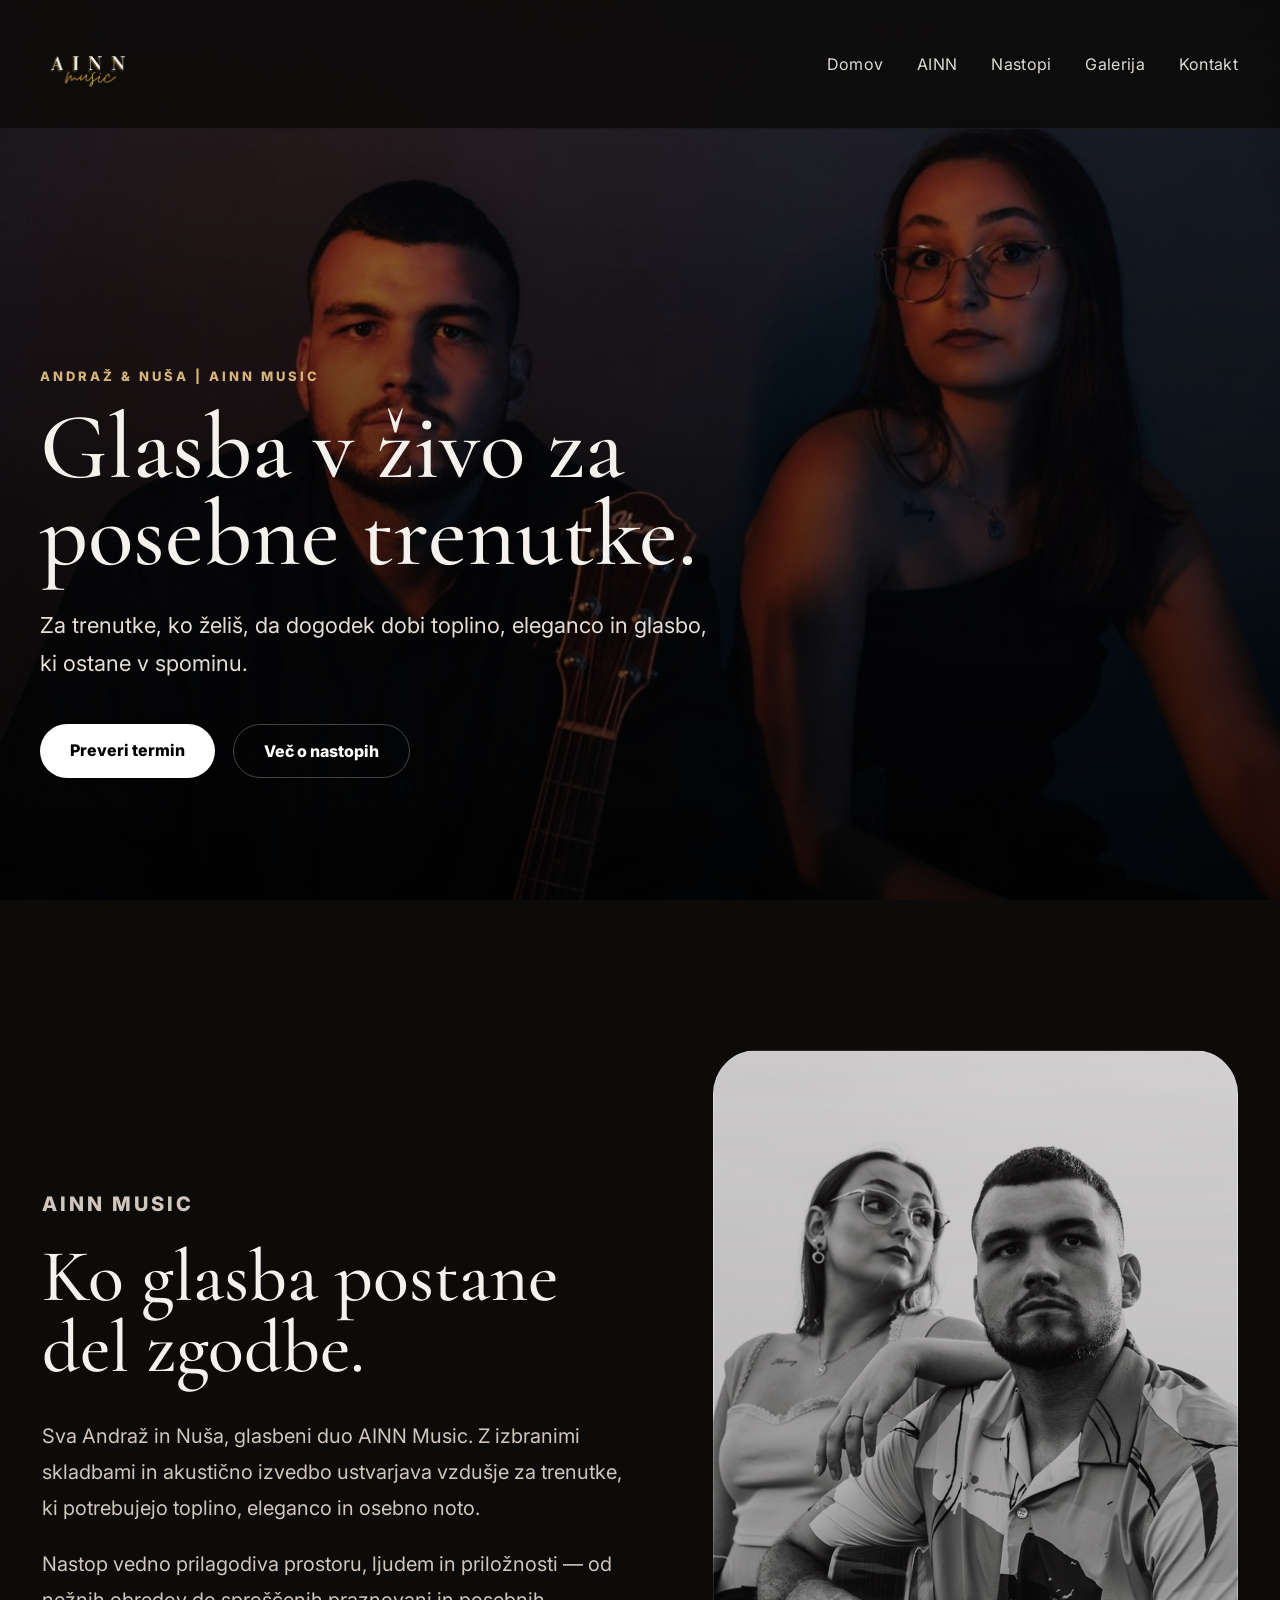
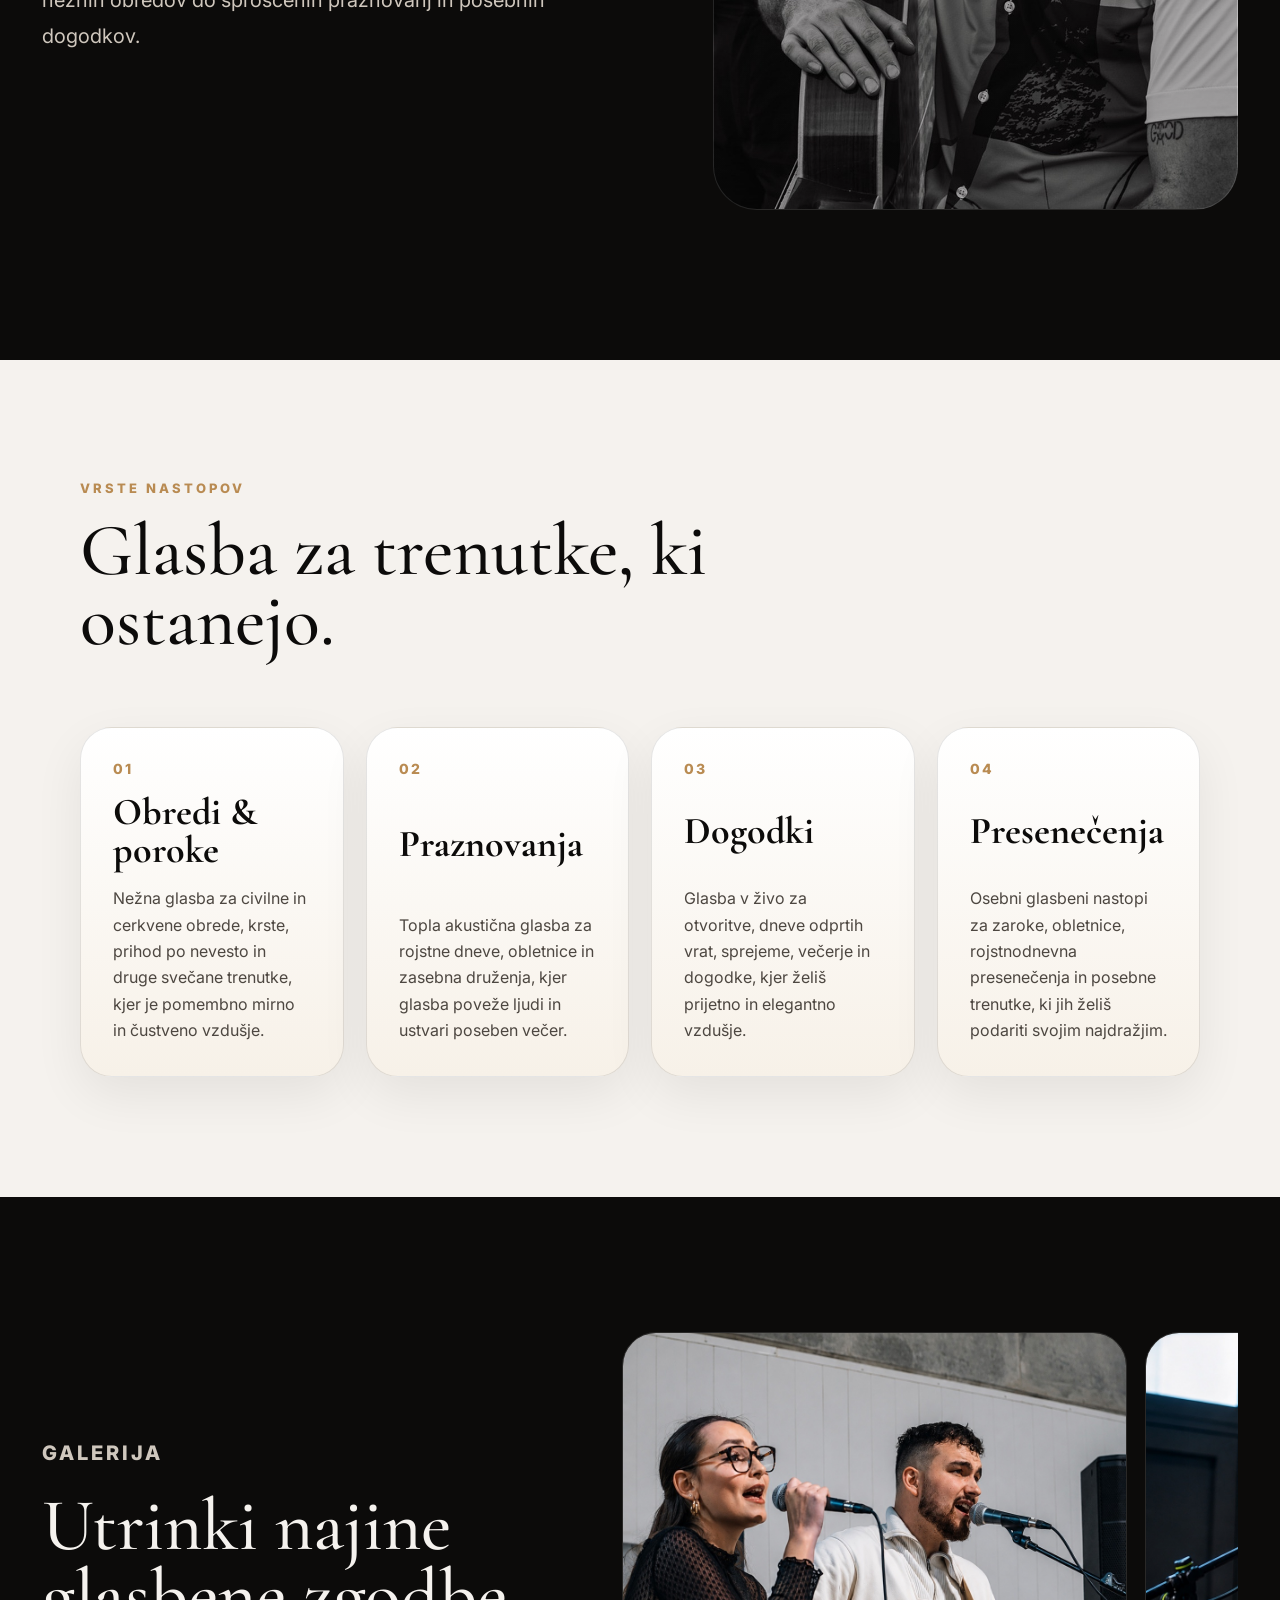
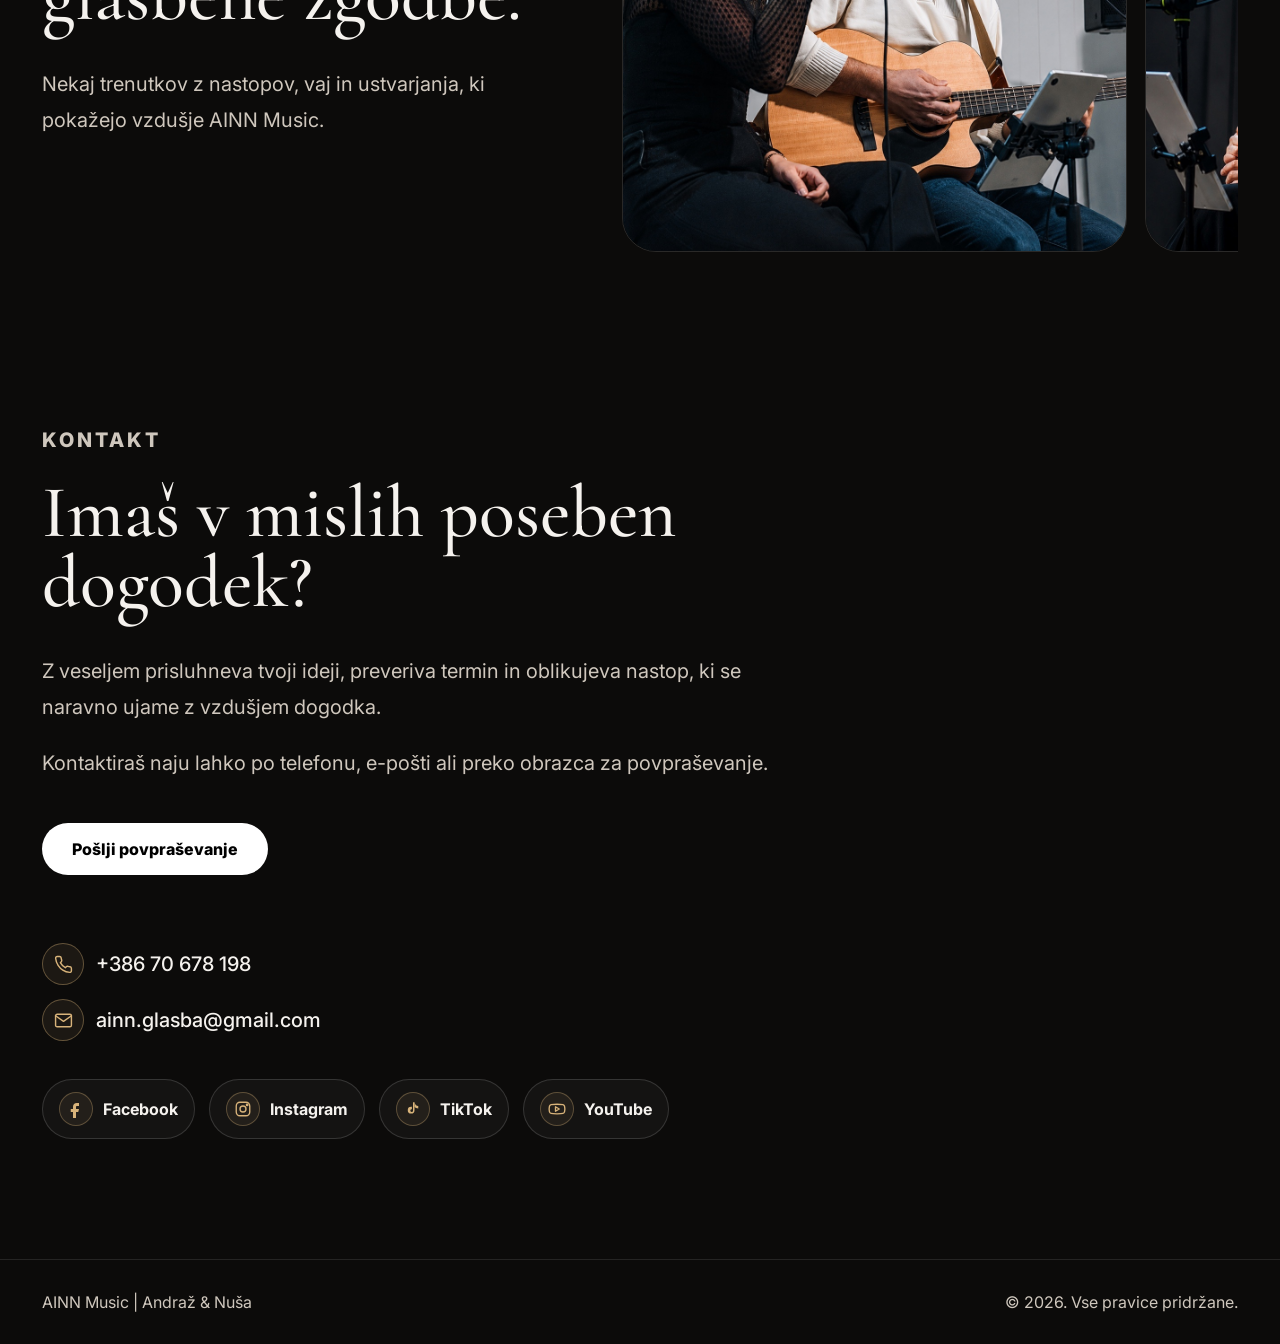
==== index.html @ 5f702252 "updejt social icons and contact html+css" ====
<!DOCTYPE html>
<html lang="sl">
<head>
  <meta charset="UTF-8">
  <meta name="viewport" content="width=device-width, initial-scale=1.0">
  <title>AINN Music | Andraž & Nuša</title>

  <link rel="stylesheet" href="style.css">

  <link rel="preconnect" href="https://fonts.googleapis.com">
  <link rel="preconnect" href="https://fonts.gstatic.com" crossorigin>
  <link href="https://fonts.googleapis.com/css2?family=Cormorant+Garamond:wght@400;500;600&family=Inter:wght@400;500;600;700;800&display=swap" rel="stylesheet">
</head>

<body>

  <header class="hero" id="domov" data-theme="dark">

    <nav class="navbar">
      <a href="#domov" class="brand">
        <img id="site-logo" src="images/logo-light.png" alt="AINN Music logo">
      </a>

      <div class="nav-links">
        <a href="#domov">Domov</a>
        <a href="#ainn">AINN</a>
        <a href="#nastopi">Nastopi</a>
        <a href="#galerija">Galerija</a>
        <a href="#kontakt">Kontakt</a>
      </div>

      <button class="menu-toggle" id="menu-toggle" aria-label="Odpri meni">
        <span></span>
        <span></span>
      </button>
    </nav>

    <div class="mobile-menu" id="mobile-menu">
      <a href="#domov">Domov</a>
      <a href="#ainn">AINN</a>
      <a href="#nastopi">Nastopi</a>
      <a href="#galerija">Galerija</a>
      <a href="#kontakt">Kontakt</a>
    </div>

    <div class="hero-content">
      <p class="hero-small">Andraž & Nuša | AINN Music</p>

      <h1>Glasba v živo za posebne trenutke.</h1>

      <p class="hero-text">
        Za trenutke, ko želiš, da dogodek dobi toplino, eleganco in glasbo,
        ki ostane v spominu.
      </p>

      <div class="hero-buttons">
        <a href="booking.html" class="primary-btn">Preveri termin</a>
        <a href="#nastopi" class="secondary-btn">Več o nastopih</a>
      </div>
    </div>

  </header>

  <section class="about-section" id="ainn" data-theme="dark">

    <div class="about-text">
      <p class="section-label">AINN Music</p>

      <h2>Ko glasba postane del zgodbe.</h2>

      <p>
        Sva Andraž in Nuša, glasbeni duo AINN Music. Z izbranimi skladbami
        in akustično izvedbo ustvarjava vzdušje za trenutke, ki potrebujejo
        toplino, eleganco in osebno noto.
      </p>

      <p>
        Nastop vedno prilagodiva prostoru, ljudem in priložnosti — od nežnih
        obredov do sproščenih praznovanj in posebnih dogodkov.
      </p>
    </div>

    <div class="about-card"></div>

  </section>

  <section class="performances-section" id="nastopi" data-theme="light">

    <div class="performances-heading">
      <p class="section-label">Vrste nastopov</p>
      <h2>Glasba za trenutke, ki ostanejo.</h2>
    </div>

    <div class="performance-grid">

      <article class="performance-item">
        <span>01</span>
        <h3>Obredi & poroke</h3>
        <p>
          Nežna glasba za civilne in cerkvene obrede, krste, prihod po nevesto
          in druge svečane trenutke, kjer je pomembno mirno in čustveno vzdušje.
        </p>
      </article>

      <article class="performance-item">
        <span>02</span>
        <h3>Praznovanja</h3>
        <p>
          Topla akustična glasba za rojstne dneve, obletnice in zasebna druženja,
          kjer glasba poveže ljudi in ustvari poseben večer.
        </p>
      </article>

      <article class="performance-item">
        <span>03</span>
        <h3>Dogodki</h3>
        <p>
          Glasba v živo za otvoritve, dneve odprtih vrat, sprejeme, večerje
          in dogodke, kjer želiš prijetno in elegantno vzdušje.
        </p>
      </article>

      <article class="performance-item">
        <span>04</span>
        <h3>Presenečenja</h3>
        <p>
          Osebni glasbeni nastopi za zaroke, obletnice, rojstnodnevna presenečenja
          in posebne trenutke, ki jih želiš podariti svojim najdražjim.
        </p>
      </article>

    </div>

  </section>

  <section class="gallery-section" id="galerija" data-theme="dark">

    <div class="gallery-text">
      <p class="section-label">Galerija</p>

      <h2>Utrinki najine glasbene zgodbe.</h2>

      <p>
        Nekaj trenutkov z nastopov, vaj in ustvarjanja, ki pokažejo vzdušje AINN Music.
      </p>
    </div>

    <div class="gallery-slider">
      <img src="images/ainn-galerija-1.JPG" alt="AINN Music nastop">
      <img src="images/ainn-galerija-2.JPG" alt="AINN Music nastop">
      <img src="images/ainn-galerija-3.JPG" alt="AINN Music nastop">
      <img src="images/ainn-galerija-4.JPG" alt="AINN Music nastop">
      <img src="images/ainn-galerija-5.JPG" alt="AINN Music nastop">
      <img src="images/ainn-galerija-6.JPG" alt="AINN Music nastop">
      <img src="images/ainn-galerija-7.JPG" alt="AINN Music nastop">
      <img src="images/ainn-galerija-8.JPG" alt="AINN Music nastop">
    </div>

  </section>

  <section class="contact-section" id="kontakt" data-theme="dark">

    <div class="contact-content">

      <p class="section-label">Kontakt</p>

      <h2>Imaš v mislih poseben dogodek?</h2>

      <p class="contact-text">
        Z veseljem prisluhneva tvoji ideji, preveriva termin in oblikujeva nastop,
        ki se naravno ujame z vzdušjem dogodka.
      </p>

      <p class="contact-text">
        Kontaktiraš naju lahko po telefonu, e-pošti ali preko obrazca za povpraševanje.
      </p>

      <a href="booking.html" class="primary-btn">
        Pošlji povpraševanje
      </a>

    <div class="contact-details">

  <a href="tel:+38670678198" class="contact-link">
    <span class="contact-icon" aria-hidden="true">
      <svg viewBox="0 0 24 24">
        <path d="M22 16.92v3a2 2 0 0 1-2.18 2A19.8 19.8 0 0 1 11.19 19a19.5 19.5 0 0 1-6-6A19.8 19.8 0 0 1 2.08 4.18 2 2 0 0 1 4.06 2h3a2 2 0 0 1 2 1.72c.12.9.33 1.78.63 2.62a2 2 0 0 1-.45 2.11L8 9.7a16 16 0 0 0 6.3 6.3l1.25-1.24a2 2 0 0 1 2.11-.45c.84.3 1.72.51 2.62.63A2 2 0 0 1 22 16.92Z"></path>
      </svg>
    </span>
    <span>+386 70 678 198</span>
  </a>

  <a href="mailto:ainn.glasba@gmail.com" class="contact-link">
    <span class="contact-icon" aria-hidden="true">
      <svg viewBox="0 0 24 24">
        <path d="M4 4h16a2 2 0 0 1 2 2v12a2 2 0 0 1-2 2H4a2 2 0 0 1-2-2V6a2 2 0 0 1 2-2Z"></path>
        <path d="m22 6-10 7L2 6"></path>
      </svg>
    </span>
    <span>ainn.glasba@gmail.com</span>
  </a>

</div>

<div class="social-links">

  <a href="https://www.facebook.com/people/AINN-Music/61551201201368/" target="_blank" class="social-link" aria-label="Facebook">
    <span class="social-thumb" aria-hidden="true">
      <svg viewBox="0 0 24 24">
        <path d="M14 8h2V4h-3c-3 0-5 2-5 5v3H5v4h3v8h4v-8h3l1-4h-4V9c0-.6.4-1 1-1h1Z"></path>
      </svg>
    </span>
    <span>Facebook</span>
  </a>

  <a href="https://www.instagram.com/ainn.music/" target="_blank" class="social-link" aria-label="Instagram">
    <span class="social-thumb" aria-hidden="true">
      <svg viewBox="0 0 24 24">
        <rect x="3" y="3" width="18" height="18" rx="5"></rect>
        <circle cx="12" cy="12" r="4"></circle>
        <circle cx="17.5" cy="6.5" r="1"></circle>
      </svg>
    </span>
    <span>Instagram</span>
  </a>

  <a href="https://www.tiktok.com/@ainn.music" target="_blank" class="social-link" aria-label="TikTok">
    <span class="social-thumb" aria-hidden="true">
      <svg viewBox="0 0 24 24">
        <path d="M14 3v10.5a4.5 4.5 0 1 1-4.5-4.5c.35 0 .69.04 1 .12v3.3a1.8 1.8 0 1 0 1.5 1.78V3h2Z"></path>
        <path d="M14 3c.6 3 2.4 4.8 5 5v3.2c-2.1-.1-3.8-.8-5-2"></path>
      </svg>
    </span>
    <span>TikTok</span>
  </a>

  <a href="#" target="_blank" class="social-link" aria-label="YouTube">
    <span class="social-thumb" aria-hidden="true">
      <svg viewBox="0 0 24 24">
        <path d="M22 8.2a3 3 0 0 0-2.1-2.1C18 5.6 12 5.6 12 5.6s-6 0-7.9.5A3 3 0 0 0 2 8.2 31 31 0 0 0 1.5 12a31 31 0 0 0 .5 3.8 3 3 0 0 0 2.1 2.1c1.9.5 7.9.5 7.9.5s6 0 7.9-.5a3 3 0 0 0 2.1-2.1 31 31 0 0 0 .5-3.8 31 31 0 0 0-.5-3.8Z"></path>
        <path d="m10 15 5-3-5-3v6Z"></path>
      </svg>
    </span>
    <span>YouTube</span>
  </a>

</div>

  </section>

  <footer class="footer" data-theme="dark">
    <p>AINN Music | Andraž & Nuša</p>
    <p>© 2026. Vse pravice pridržane.</p>
  </footer>

  <script src="script.js"></script>
</body>
</html>
---- style.css ----
@font-face{
    font-family:"Cyrillic Bodoni";
    src:url("fonts/CyrillicBodoni.ttf") format("truetype");
    font-weight:400;
    font-style:normal;
}

*{
  margin:0;
  padding:0;
  box-sizing:border-box;
}

html{
  scroll-behavior:smooth;
}

body{
  background:#0c0b0a;
  color:#f5f2ee;
  font-family:'Inter', sans-serif;
  overflow-x:hidden;
}

/* HERO */

.hero{
  position:relative;
  min-height:100vh;
  padding:40px;
  background:
    linear-gradient(rgba(0,0,0,.28), rgba(0,0,0,.78)),
    url("images/ainn-hero.JPG");
  background-size:cover;
  background-position:center 35%;
  display:flex;
  flex-direction:column;
}

/* NAVBAR */

.navbar{
  position:fixed;
  top:0;
  left:0;
  width:100%;
  z-index:1000;
  padding:16px 42px;
  display:flex;
  justify-content:space-between;
  align-items:center;
  background:rgba(12,11,10,.88);
  border-bottom:1px solid rgba(255,255,255,.06);
  transition:.3s ease;
}

.navbar.light{
  background:rgba(245,242,238,.96);
  border-bottom:1px solid rgba(0,0,0,.08);
}

.brand img{
  height:96px;
  width:auto;
  display:block;
  transition:.25s ease;
}

.nav-links{
  display:flex;
  align-items:center;
  gap:34px;
}

.nav-links a{
  text-decoration:none;
  color:#f5f1eb;
  font-size:1rem;
  font-weight:400;
  letter-spacing:.3px;
  font-family:'Inter', sans-serif;
  transition:.3s ease;
  opacity:.9;
}

.nav-links a:hover{
  opacity:1;
  color:#d6a663;
}

.navbar.light .nav-links a{
  color:#0c0b0a;
}

.navbar.light .nav-links a:hover{
  color:#b98b52;
}

/* MOBILE MENU BUTTON */

.menu-toggle{
  display:none;
  width:58px;
  height:58px;
  border:1px solid rgba(255,255,255,.22);
  border-radius:999px;
  background:rgba(255,255,255,.06);
  align-items:center;
  justify-content:center;
  flex-direction:column;
  gap:7px;
  cursor:pointer;
}

.menu-toggle span{
  width:23px;
  height:2px;
  background:white;
  border-radius:999px;
}

.navbar.light .menu-toggle{
  border-color:rgba(0,0,0,.18);
  background:rgba(0,0,0,.04);
}

.navbar.light .menu-toggle span{
  background:#0c0b0a;
}

.mobile-menu{
  position:fixed;
  top:104px;
  right:24px;
  z-index:999;
  display:none;
  flex-direction:column;
  gap:8px;
  padding:18px;
  min-width:230px;
  border-radius:24px;
  background:rgba(12,11,10,.95);
  border:1px solid rgba(255,255,255,.14);
}

.mobile-menu.active{
  display:flex;
}

.mobile-menu a{
  color:white;
  text-decoration:none;
  font-family:'Inter', sans-serif;
  font-weight:600;
  padding:11px 12px;
}

/* HERO CONTENT */

.hero-content{
  max-width:900px;
  margin-top:auto;
  margin-bottom:82px;
  padding-top:150px;
  position:relative;
  z-index:2;
}

.hero-small,
.section-label{
  color:#d8b37a;
  text-transform:uppercase;
  letter-spacing:3px;
  font-size:13px;
  margin-bottom:20px;
  font-weight:800;
}

h1{
  font-family:'Cormorant Garamond', serif;
  font-size:94px;
  line-height:.92;
  font-weight:500;
  margin-bottom:30px;
}

.hero-text{
  font-size:22px;
  color:#e5ded7;
  max-width:670px;
  line-height:1.7;
  margin-bottom:42px;
}

.hero-buttons{
  display:flex;
  gap:18px;
}

.primary-btn,
.secondary-btn{
  padding:16px 30px;
  border-radius:999px;
  text-decoration:none;
  font-family:'Inter', sans-serif;
  font-weight:800;
  transition:.3s;
}

.primary-btn{
  background:white;
  color:black;
}

.secondary-btn{
  border:1px solid rgba(255,255,255,.25);
  color:white;
}

.primary-btn:hover,
.secondary-btn:hover{
  transform:translateY(-3px);
}

/* ABOUT */

.about-section{
  min-height:100vh;
  padding:150px 42px;
  max-width:1500px;
  margin:0 auto;
  display:grid;
  grid-template-columns:1.05fr .95fr;
  gap:90px;
  align-items:center;
  background:#0c0b0a;
}

.about-card{
    min-height:760px;
    border:1px solid rgba(255,255,255,.12);
    border-radius:44px;

    background:
    linear-gradient(rgba(0,0,0,.06), rgba(0,0,0,.18)),
    url("images/ainn-about-desktop.JPG");

    background-size:cover;
    background-repeat:no-repeat;
    background-position:center;

    overflow:hidden;
}
/* TYPOGRAPHY SECTIONS */

.about-text h2,
.performances-heading h2,
.gallery-text h2,
.contact-content h2{
  font-family:'Cormorant Garamond', serif;
  font-size:74px;
  line-height:.95;
  font-weight:500;
  margin-bottom:35px;
  max-width:720px;
  position:relative;
  z-index:2;
}

.about-text p,
.gallery-text p,
.contact-content p{
  color:#cfc7bd;
  font-size:20px;
  line-height:1.8;
  max-width:730px;
  margin-bottom:20px;
}

/* PERFORMANCES */

.performances-section{
  padding:120px 42px;
  background:#f5f2ee;
  color:#0c0b0a;
}

.performances-section .section-label{
  color:#b98b52;
}

.performances-heading{
  max-width:1120px;
  margin:0 auto 70px auto;
}

.performances-heading h2{
  max-width:880px;
}

.performance-grid{
  max-width:1120px;
  margin:0 auto;
  display:grid;
  grid-template-columns:repeat(4,1fr);
  gap:22px;
}

.performance-item{
  min-height:350px;
  padding:32px;
  border-radius:32px;
  border:1px solid rgba(0,0,0,.10);
  background:linear-gradient(180deg,#fff,#f7f1e8);
  box-shadow:0 18px 50px rgba(0,0,0,.07);
  display:flex;
  flex-direction:column;
  justify-content:space-between;
}

.performance-item span{
  color:#b98b52;
  font-size:14px;
  letter-spacing:2px;
  font-weight:800;
}

.performance-item h3{
  font-family:'Cormorant Garamond', serif;
  font-size:38px;
  line-height:1;
}

.performance-item p{
  color:#4d4741;
  font-size:16px;
  line-height:1.65;
}

/* GALLERY */

.gallery-section{
  position:relative;
  padding:135px 42px;
  background:#0c0b0a;
  display:grid;
  grid-template-columns:.9fr 1.1fr;
  gap:76px;
  align-items:center;
  max-width:1500px;
  margin:0 auto;
}

.gallery-slider{
  display:flex;
  gap:18px;
  overflow-x:auto;
  scroll-snap-type:x mandatory;
  -webkit-overflow-scrolling:touch;
  padding-bottom:10px;
}

.gallery-slider::-webkit-scrollbar{
  display:none;
}

.gallery-slider img{
  min-width:82%;
  height:520px;
  object-fit:cover;
  border-radius:34px;
  scroll-snap-align:center;
  border:1px solid rgba(255,255,255,.12);
}

/* GALLERY ARROWS */

.gallery-nav-btn{
  position:fixed;
  z-index:2000;
  width:46px;
  height:46px;
  border-radius:999px;
  border:1px solid rgba(255,255,255,.18);
  background:rgba(12,11,10,.72);
  color:white;
  font-size:34px;
  line-height:1;
  cursor:pointer;
  backdrop-filter:blur(10px);
  display:flex;
  align-items:center;
  justify-content:center;
  padding:0;
}

.gallery-nav-btn:hover{
  background:rgba(255,255,255,.12);
}

.gallery-swipe-hint{
  display:none;
}

/* CONTACT */

.contact-section{
  padding:120px 42px;
  background:#0c0b0a;
}

.contact-content{
  max-width:850px;
  margin:0 auto;
}

.contact-form{
  display:grid;
  gap:14px;
  margin-top:34px;
}

input,
textarea{
  width:100%;
  padding:17px;
  border-radius:16px;
  border:1px solid rgba(255,255,255,.14);
  background:#161310;
  color:white;
  font-size:16px;
  font-family:'Inter', sans-serif;
}

textarea{
  min-height:145px;
  resize:vertical;
}

button{
  padding:17px;
  border-radius:999px;
  border:none;
  background:#d8b37a;
  color:#0c0b0a;
  font-size:16px;
  font-weight:800;
  cursor:pointer;
}

.footer{
  padding:32px 42px;
  border-top:1px solid rgba(255,255,255,.1);
  display:flex;
  justify-content:space-between;
  color:#cfc7bd;
  background:#0c0b0a;
}

/* TABLET */

@media(max-width:1200px){
  .performance-grid{
    grid-template-columns:repeat(2,1fr);
  }
}

/* MOBILE */

@media(max-width:900px){

  .navbar{
    padding:16px 28px;
  }

  .brand img{
    height:82px;
  }

  .nav-links{
    display:none;
  }

  .menu-toggle{
    display:flex;
  }

  .mobile-menu{
    top:108px;
    right:28px;
  }

  .hero{
    min-height:100vh;
    padding:28px;
    background-image:
    linear-gradient(rgba(0,0,0,.08), rgba(0,0,0,.45)),
      url("images/ainn-hero.JPG");
    background-size:contain;
    background-repeat:no-repeat;
    background-position:center 115px;
    background-color:#0c0b0a;
  }

  .hero-content{
    max-width:100%;
    margin-bottom:34px;
    padding-top:125px;
  }

  .hero-small{
    font-size:11px;
    letter-spacing:2.4px;
    max-width:340px;
  }

  h1{
    font-size:38px;
    line-height:.96;
    max-width:350px;
  }

  .hero-text{
    font-size:16px;
    line-height:1.55;
    max-width:340px;
    margin-bottom:28px;
  }

  .hero-buttons{
    flex-direction:column;
    gap:12px;
  }

  .primary-btn,
  .secondary-btn{
    width:100%;
    max-width:340px;
    text-align:center;
    padding:14px 20px;
  }

  .about-section{
    display:block;
    position:relative;
    min-height:100vh;
    padding:115px 28px 90px 28px;
    background-image:
      linear-gradient(rgba(0,0,0,.72), rgba(0,0,0,.92)),
      url("images/ainn-about.JPG");
    background-size:contain;
    background-repeat:no-repeat;
    background-position:center 120px;
    background-color:#0c0b0a;
  }

  .about-text{
    max-width:100%;
    position:relative;
    z-index:2;
  }

  .about-card{
    display:none;
  }

  .about-text h2,
  .gallery-text h2,
  .contact-content h2,
  .performances-heading h2{
    font-size:40px;
    line-height:1;
  }

  .about-text p,
  .gallery-text p,
  .contact-content p{
    font-size:16px;
    line-height:1.65;
  }

  .performances-section,
  .contact-section{
    padding:90px 28px;
  }

  .performance-grid{
    grid-template-columns:1fr;
  }

  .performance-item{
    min-height:260px;
    padding:30px;
  }

  .gallery-section{
    display:block;
    padding:90px 28px;
  }

  .gallery-text h2{
    max-width:360px;
  }

  .gallery-slider{
    margin-top:34px;
  }

  .gallery-slider img{
    min-width:88%;
    height:auto;
    aspect-ratio:4/5;
    object-fit:cover;
    border-radius:30px;
  }

  .gallery-nav-btn{
    display:none !important;
  }

  .gallery-swipe-hint{
    display:flex;
    position:absolute;
    right:28px;
    bottom:58px;
    z-index:30;
    align-items:center;
    gap:8px;
    padding:9px 14px;
    border-radius:999px;
    background:rgba(255,255,255,.08);
    border:1px solid rgba(255,255,255,.14);
    color:#f5f2ee;
    font-size:13px;
    font-weight:600;
    backdrop-filter:blur(10px);
    transition:.3s ease;
  }

  .gallery-swipe-hint.hide{
    opacity:0;
    pointer-events:none;
  }

  .footer{
    flex-direction:column;
    gap:10px;
    padding:28px;
  }
}


@media (max-width:768px){

  .about-section{
    width:100vw !important;
    max-width:none !important;
    margin-left:calc(50% - 50vw) !important;
    margin-right:calc(50% - 50vw) !important;

    min-height:100vh !important;
    padding:0 !important;

    display:grid !important;
    grid-template-columns:1fr !important;
    position:relative !important;
    overflow:hidden !important;
  }

 .about-card{
    position:absolute !important;
    inset:0 !important;

    width:100% !important;
    height:100% !important;

    background:
      linear-gradient(rgba(0,0,0,.68), rgba(0,0,0,.68)),
      url("images/ainn-about-mobile.JPG");

    background-size:cover !important;
    background-position:center !important;
    background-repeat:no-repeat !important;

    z-index:0 !important;
}

  .about-text{
    position:relative !important;
    z-index:2 !important;

    padding:95px 28px 70px !important;
    max-width:none !important;
  }

  .about-text h2{
    font-size:42px !important;
    line-height:1.05 !important;
    max-width:360px !important;
  }

  .about-text p{
    font-size:17px !important;
    line-height:1.65 !important;
    max-width:350px !important;
  }
}

@media (max-width:768px){

  .about-section{
    width:100vw !important;
    max-width:none !important;
    margin-left:calc(50% - 50vw) !important;
    margin-right:calc(50% - 50vw) !important;
 

    min-height:100vh !important;
    padding:55px 28px 70px 28px !important;

    display:block !important;
    position:relative !important;
    overflow:hidden !important;

    background:
      linear-gradient(rgba(0,0,0,.68), rgba(0,0,0,.82)),
      url("images/ainn-about-mobile.JPG") !important;

    background-size:cover !important;
    background-position:center center !important;
    background-repeat:no-repeat !important;
  }

  .about-card{
    display:none !important;
  }

  .about-text{
    position:relative !important;
    z-index:2 !important;
    max-width:100% !important;
    padding:0 !important;
  }

  .about-text h2{
    font-size:42px !important;
    line-height:1.05 !important;
    max-width:360px !important;
  }

  .about-text p{
    font-size:17px !important;
    line-height:1.65 !important;
    max-width:350px !important;
  }
}

.booking-page{
  min-height:100vh;
  background:#0c0b0a;
  color:#f5f2ee;
  padding:40px;
}

.booking-back{
  display:inline-block;
  color:#d8b37a;
  text-decoration:none;
  margin-bottom:70px;
  font-weight:600;
}

.booking-hero{
  max-width:900px;
  margin:0 auto 50px auto;
}

.booking-hero h1{
  font-family:'Cormorant Garamond', serif;
  font-size:84px;
  line-height:.95;
  font-weight:500;
  margin-bottom:28px;
}

.booking-hero p{
  color:#cfc7bd;
  font-size:20px;
  line-height:1.7;
  max-width:720px;
}
.booking-form-wrap{
  max-width:900px;
  margin:0 auto;
  background:transparent;
  border-radius:0;
  overflow:hidden;
}

.booking-form-wrap iframe{
  width:calc(100% + 18px);
  height:1200px;
  display:block;
  border:0;
}
@media(max-width:900px){

  .booking-page{
    padding:28px;
  }

  .booking-back{
    margin-bottom:46px;
  }

  .booking-hero h1{
    font-size:46px;
  }

  .booking-hero p{
    font-size:16px;
  }


  .booking-form-wrap{
    display:flex;
    justify-content:center;
    overflow:hidden;
  }

  .booking-form-wrap iframe{
    width:110%;
    margin-left:-5%;
  }
}

.contact-details{
  display:flex;
  flex-direction:column;
  gap:14px;
  margin-top:42px;
}

.contact-details a{
  color:#f5f2ee;
  text-decoration:none;
  font-size:20px;
  transition:.25s;
}

.contact-details a:hover{
  color:#d8b37a;
}

.social-links{
  display:flex;
  gap:18px;
  margin-top:42px;
  flex-wrap:wrap;
}

.social-links a{
  color:#d8b37a;
  text-decoration:none;
  font-weight:700;
  transition:.25s;
}

.social-links a:hover{
  opacity:.7;
}

@media(max-width:900px){

  .contact-details a{
    font-size:17px;
  }

  .social-links{
    gap:14px;
  }

}

/* CONTACT FIX */

.contact-section{
  padding:80px 42px 120px 42px;
}

.contact-content{
  max-width:850px;
  margin:0 auto;
}

.contact-content .primary-btn{
  display:inline-block;
  margin-top:18px;
  margin-bottom:34px;
}

.contact-details{
  margin-top:0;
  margin-bottom:38px;
}

.social-links{
  margin-top:0;
}

/* manj črnine med galerijo in kontaktom */
.gallery-section{
  padding-bottom:80px;
}

/* MOBILE */
@media(max-width:900px){

  .gallery-section{
    padding-bottom:55px;
  }

  .contact-section{
    padding:55px 28px 90px 28px;
  }

  .contact-content .primary-btn{
    margin-top:18px;
    margin-bottom:30px;
  }

  .contact-details{
    gap:12px;
    margin-bottom:36px;
  }

  .social-links{
    margin-top:0;
  }
}

@media(min-width:901px){
  .contact-section{
    padding-top:20px;
  }

  .contact-content{
    max-width:1120px;
    margin:0 auto;
    padding-left:0;
  }

  .contact-content h2,
  .contact-content p,
  .contact-content .section-label,
  .contact-content .primary-btn,
  .contact-details,
  .social-links{
    margin-left:0;
  }
}

/* CONTACT FINAL ALIGNMENT */

.contact-section{
  padding:80px 42px 120px;
  background:#0c0b0a;
}

.contact-content{
  max-width:1500px;
  margin:0 auto;
  padding:0;
}

.contact-content h2,
.contact-content p{
  max-width:760px;
}

.contact-content .primary-btn{
  display:inline-block;
  margin-top:22px;
  margin-bottom:36px;
}

.contact-details{
  display:flex;
  flex-direction:column;
  gap:14px;
  margin:0 0 38px 0;
  align-items:flex-start;
}

.contact-details a{
  display:inline-flex;
  align-items:center;
  gap:12px;
  color:#f5f2ee;
  text-decoration:none;
  font-size:20px;
  font-weight:500;
  transition:.25s ease;
}

.contact-details a:hover{
  color:#d8b37a;
}

.social-links{
  display:flex;
  gap:16px;
  flex-wrap:wrap;
  margin-top:0;
}

.social-links a{
  display:inline-flex;
  align-items:center;
  gap:10px;
  padding:12px 16px;
  border-radius:999px;
  border:1px solid rgba(255,255,255,.14);
  color:#f5f2ee;
  text-decoration:none;
  font-weight:700;
  transition:.25s ease;
}

.social-links a:hover{
  border-color:#d8b37a;
  color:#d8b37a;
}

.contact-icon,
.social-thumb{
  color:#d8b37a;
  font-weight:800;
}

@media(max-width:900px){

  .contact-section{
    padding:60px 28px 90px;
  }

  .contact-content{
    max-width:100%;
  }

  .contact-content h2,
  .contact-content p{
    max-width:100%;
  }

  .contact-details a{
    font-size:17px;
  }

  .social-links{
    gap:12px;
  }

  .social-links a{
    width:100%;
    justify-content:space-between;
    padding:14px 16px;
  }
}

/* CONTACT ICONS + SOCIAL FINAL */

.contact-details{
  display:flex;
  flex-direction:column;
  gap:14px;
  margin:32px 0 38px 0;
  align-items:flex-start;
}

.contact-link{
  display:inline-flex;
  align-items:center;
  gap:14px;
  color:#f5f2ee;
  text-decoration:none;
  font-size:20px;
  font-weight:500;
  transition:.25s ease;
}

.contact-link:hover{
  color:#d8b37a;
}

.contact-icon{
  width:42px;
  height:42px;
  border-radius:999px;
  display:inline-flex;
  align-items:center;
  justify-content:center;
  border:1px solid rgba(216,179,122,.38);
  background:rgba(216,179,122,.08);
  color:#d8b37a;
  flex:0 0 auto;
}

.contact-icon svg{
  width:19px;
  height:19px;
  fill:none;
  stroke:currentColor;
  stroke-width:1.8;
  stroke-linecap:round;
  stroke-linejoin:round;
}

.social-links{
  display:flex;
  gap:14px;
  flex-wrap:wrap;
  margin-top:0;
}

.social-link{
  display:inline-flex;
  align-items:center;
  gap:11px;
  padding:12px 17px 12px 13px;
  border-radius:999px;
  border:1px solid rgba(255,255,255,.13);
  background:rgba(255,255,255,.035);
  color:#f5f2ee;
  text-decoration:none;
  font-weight:700;
  transition:.25s ease;
}

.social-link:hover{
  border-color:rgba(216,179,122,.7);
  color:#d8b37a;
  transform:translateY(-2px);
}

.social-thumb{
  width:34px;
  height:34px;
  border-radius:999px;
  display:inline-flex;
  align-items:center;
  justify-content:center;
  color:#d8b37a;
  background:rgba(216,179,122,.08);
  border:1px solid rgba(216,179,122,.32);
  flex:0 0 auto;
}

.social-thumb svg{
  width:18px;
  height:18px;
  fill:none;
  stroke:currentColor;
  stroke-width:1.8;
  stroke-linecap:round;
  stroke-linejoin:round;
}

/* Facebook icon je boljši kot fill */
.social-link[aria-label="Facebook"] .social-thumb svg,
.social-link[aria-label="TikTok"] .social-thumb svg{
  fill:currentColor;
  stroke:none;
}

@media(max-width:900px){

  .contact-details{
    gap:13px;
    margin:30px 0 34px 0;
  }

  .contact-link{
    font-size:17px;
    gap:12px;
  }

  .contact-icon{
    width:39px;
    height:39px;
  }

  .contact-icon svg{
    width:18px;
    height:18px;
  }

  .social-links{
    display:grid;
    grid-template-columns:1fr;
    gap:12px;
  }

  .social-link{
    width:100%;
    justify-content:flex-start;
    padding:14px 16px;
  }

  .social-thumb{
    width:38px;
    height:38px;
  }
}
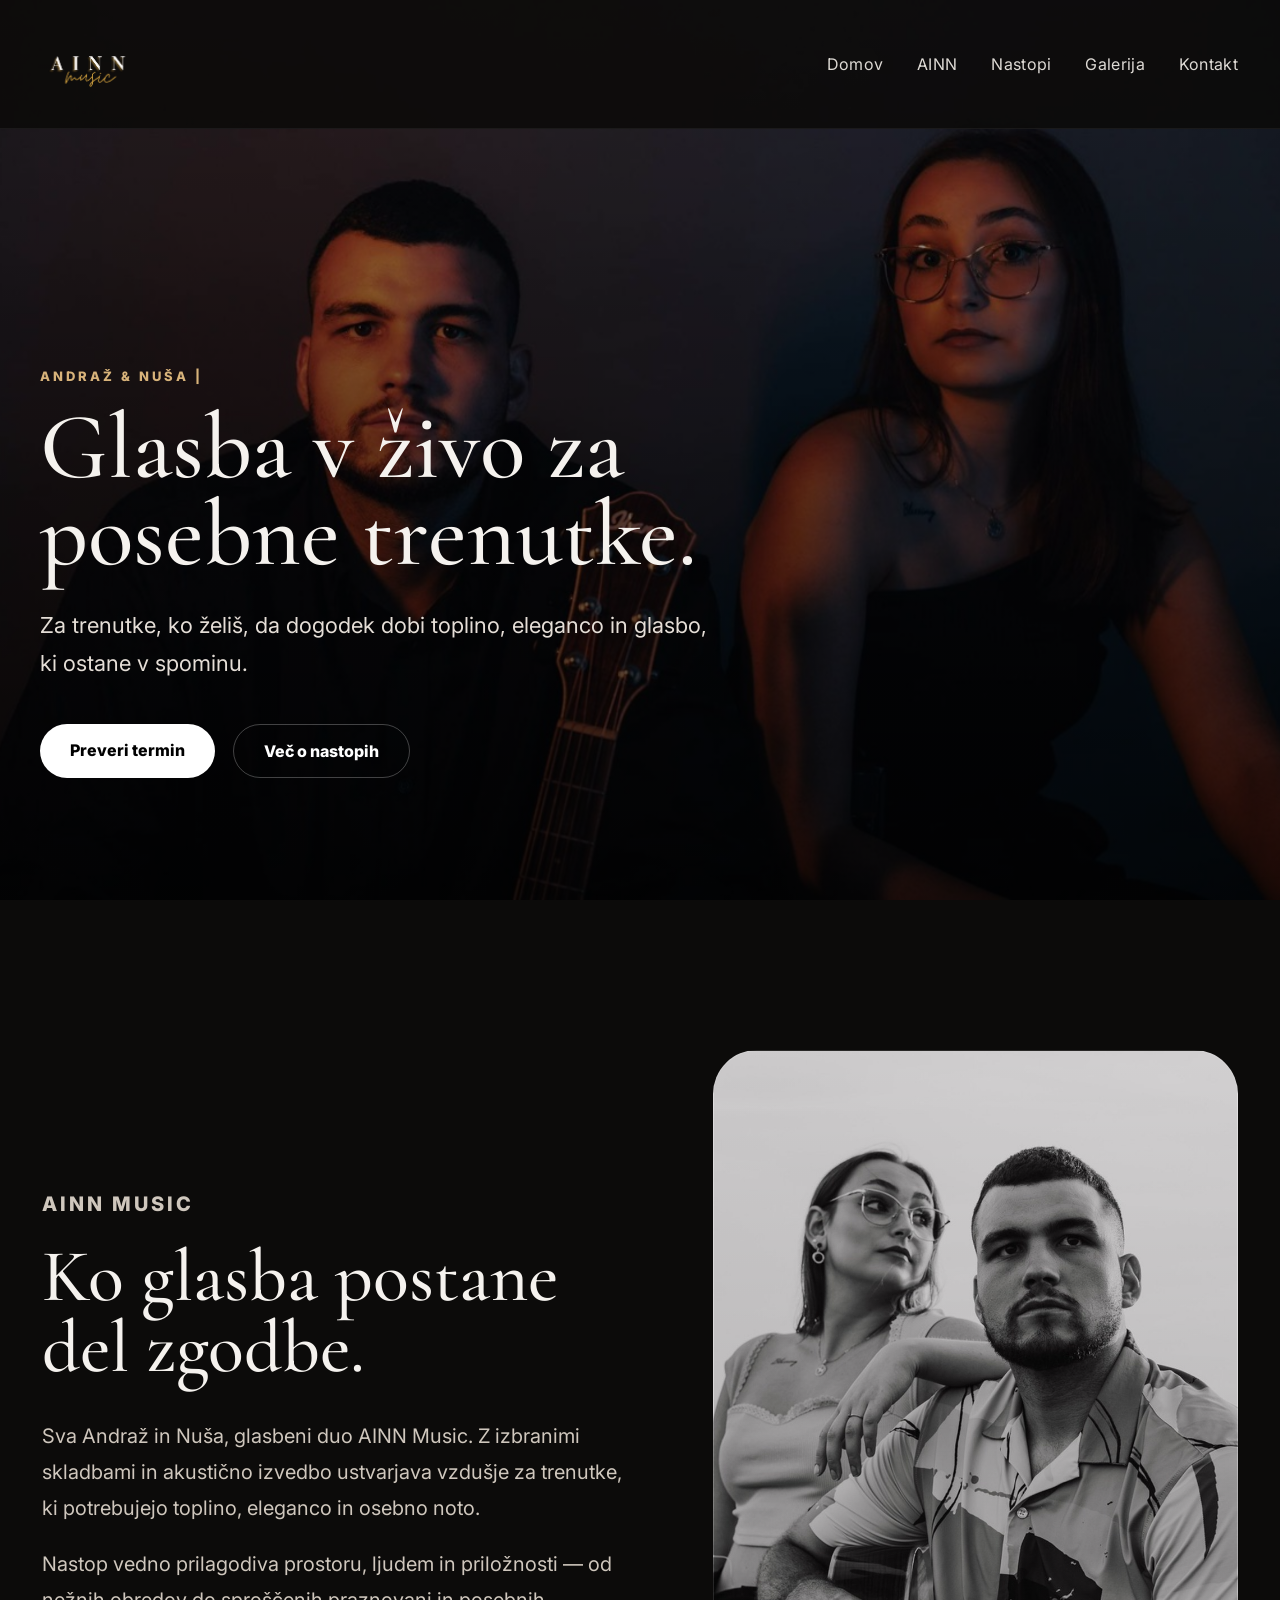
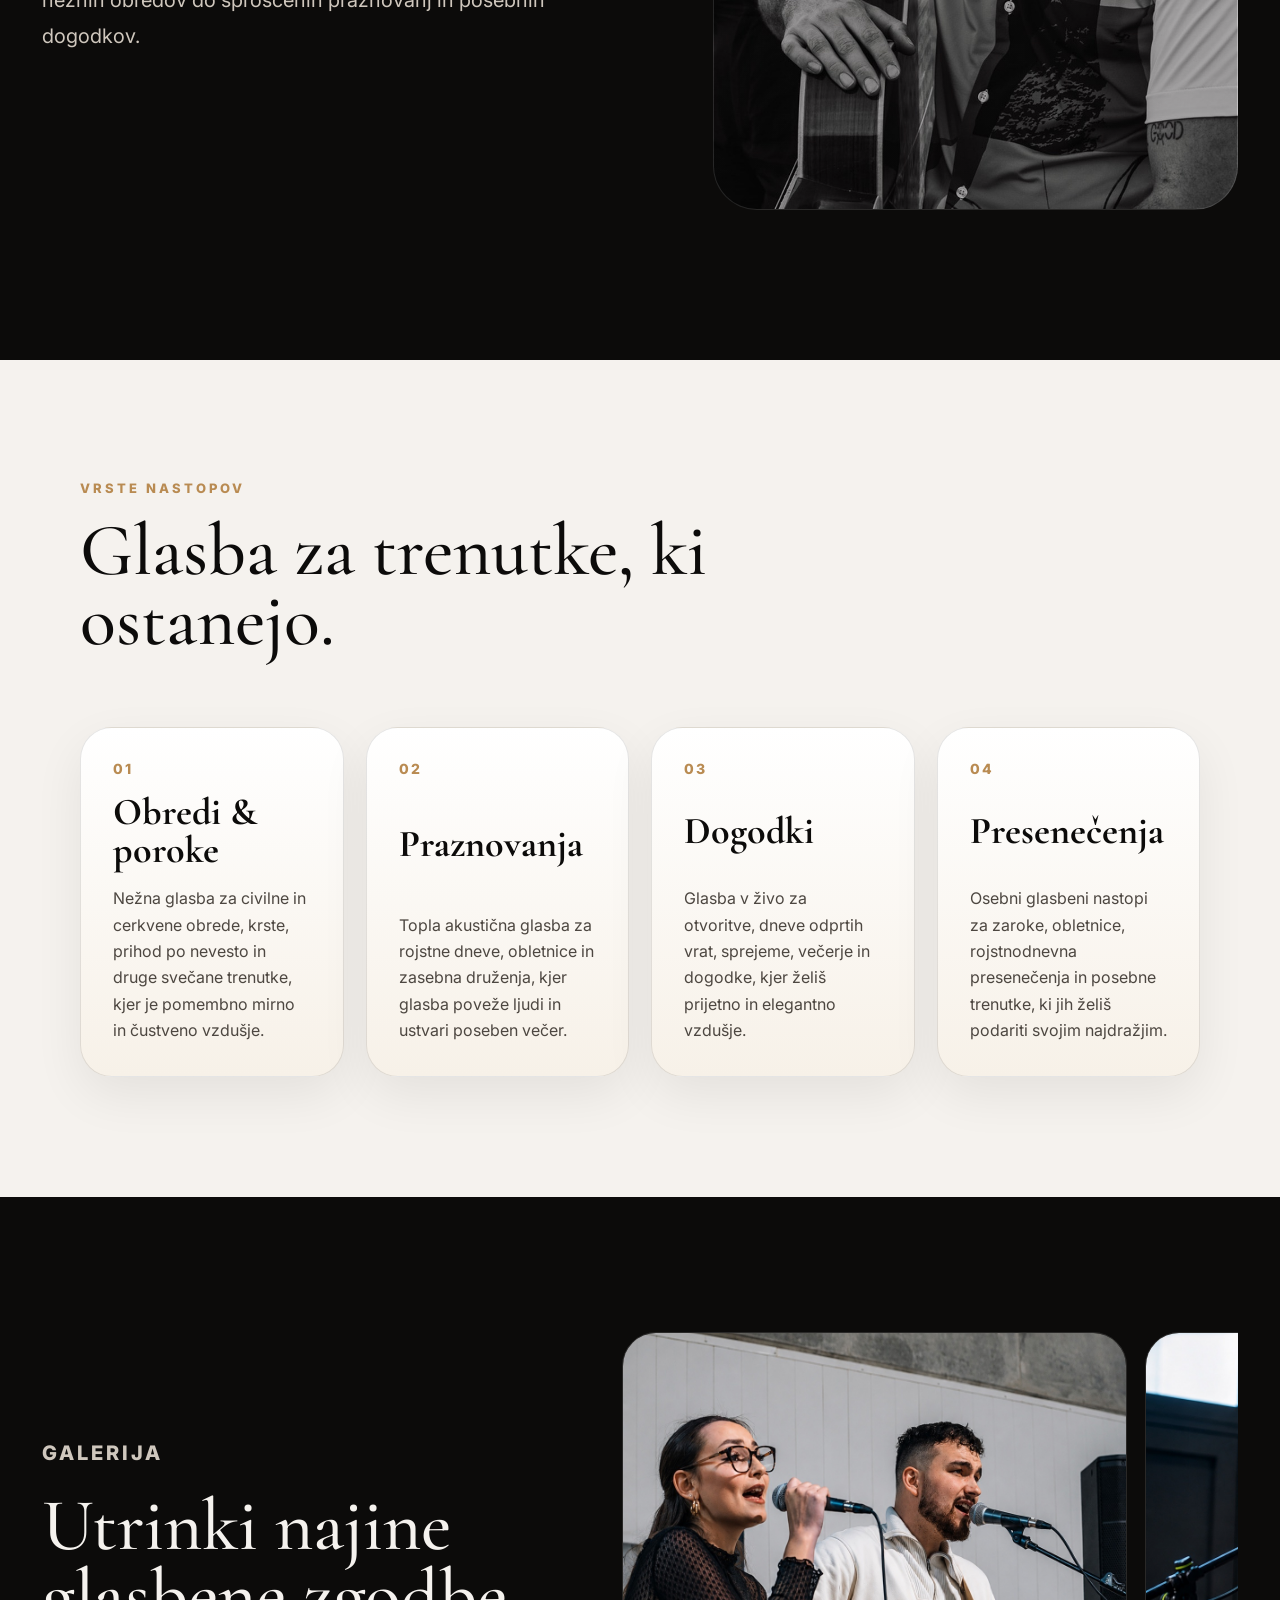
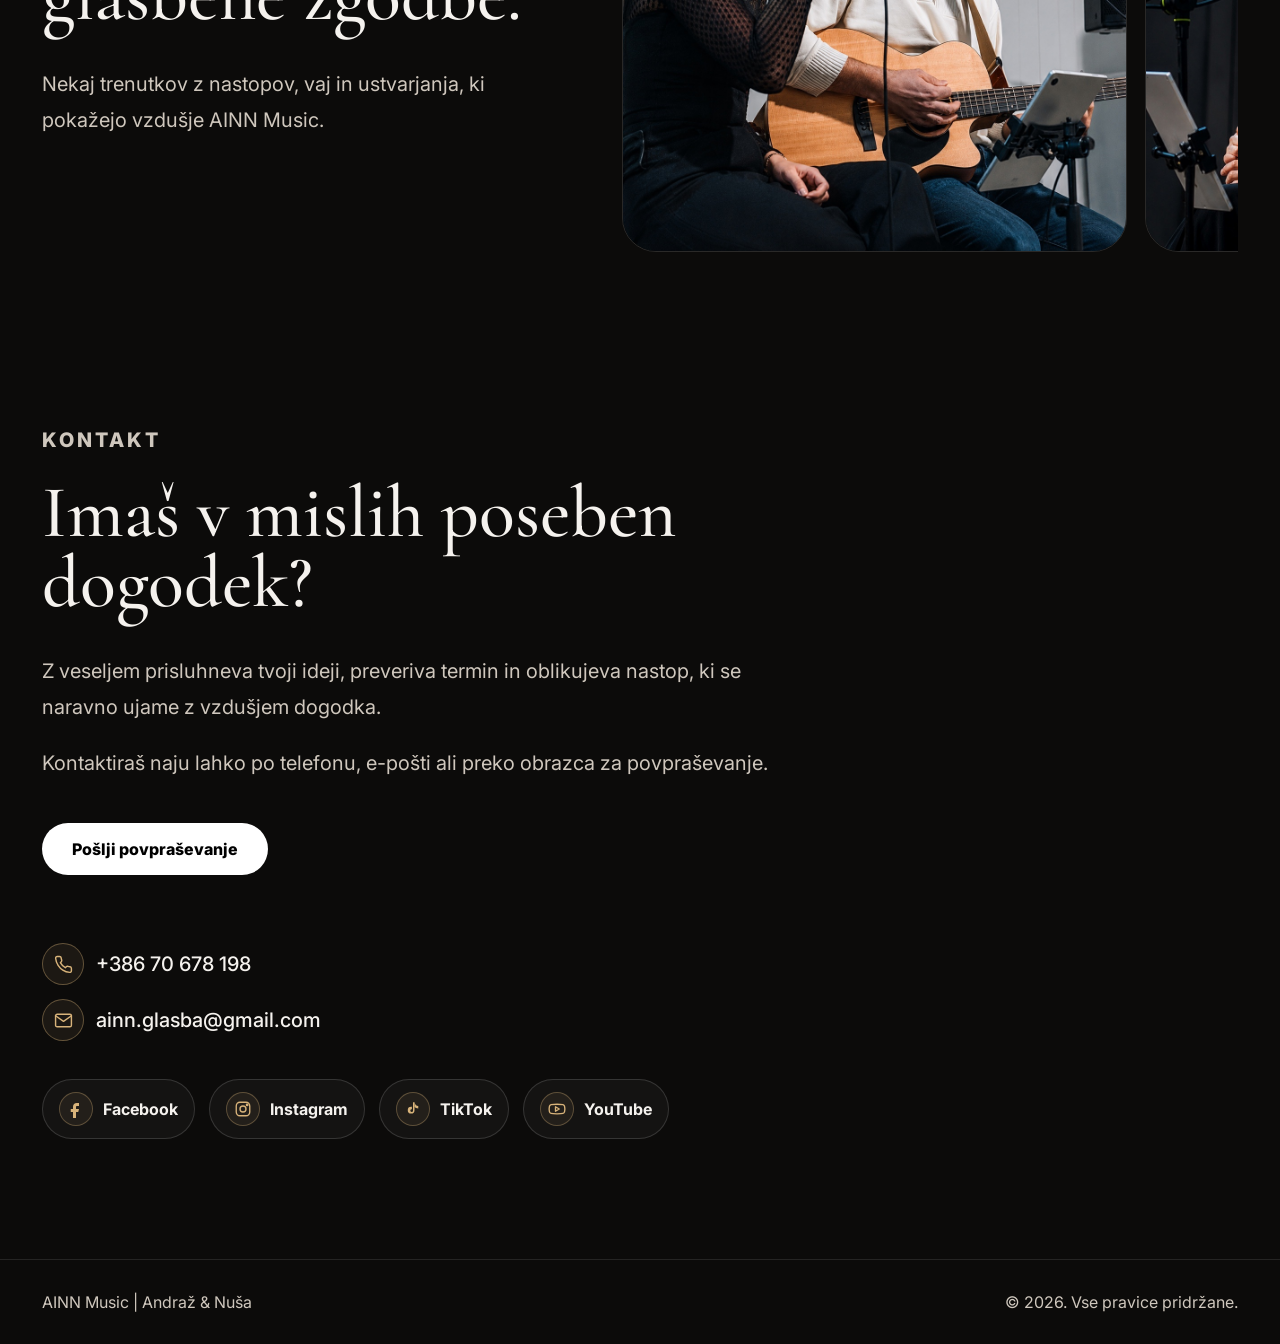
==== commit 4170bbae: "Update index.html" ====
--- a/index.html
+++ b/index.html
@@ -10,6 +10,7 @@
   <link rel="preconnect" href="https://fonts.googleapis.com">
   <link rel="preconnect" href="https://fonts.gstatic.com" crossorigin>
   <link href="https://fonts.googleapis.com/css2?family=Cormorant+Garamond:wght@400;500;600&family=Inter:wght@400;500;600;700;800&display=swap" rel="stylesheet">
+  <script defer src="/_vercel/insights/script.js"></script>
 </head>
 
 <body>
@@ -44,7 +45,7 @@
     </div>
 
     <div class="hero-content">
-      <p class="hero-small">Andraž & Nuša | AINN Music</p>
+      <p class="hero-small">Andraž & Nuša | </p>
 
       <h1>Glasba v živo za posebne trenutke.</h1>
 
@@ -234,7 +235,7 @@
     <span>TikTok</span>
   </a>
 
-  <a href="#" target="_blank" class="social-link" aria-label="YouTube">
+  <a href="https://youtube.com/@ainn_music?si=I6vsFs6WjTEAmC98" target="_blank" class="social-link" aria-label="YouTube">
     <span class="social-thumb" aria-hidden="true">
       <svg viewBox="0 0 24 24">
         <path d="M22 8.2a3 3 0 0 0-2.1-2.1C18 5.6 12 5.6 12 5.6s-6 0-7.9.5A3 3 0 0 0 2 8.2 31 31 0 0 0 1.5 12a31 31 0 0 0 .5 3.8 3 3 0 0 0 2.1 2.1c1.9.5 7.9.5 7.9.5s6 0 7.9-.5a3 3 0 0 0 2.1-2.1 31 31 0 0 0 .5-3.8 31 31 0 0 0-.5-3.8Z"></path>
--- a/style.css
+++ b/style.css
@@ -1195,20 +1195,638 @@
     height:18px;
   }
 
+.social-links{
+    display:flex;
+    flex-direction:row;
+    gap:14px;
+    align-items:center;
+    flex-wrap:nowrap;
+    margin-top:4px;
+  }
+
+  .social-link{
+    width:46px;
+    height:46px;
+    padding:0;
+    border-radius:999px;
+    border:1px solid rgba(216,179,122,.36);
+    background:rgba(216,179,122,.08);
+    display:flex;
+    align-items:center;
+    justify-content:center;
+  }
+
+  .social-link span:last-child{
+    display:none;
+  }
+
+  .social-thumb{
+    width:auto;
+    height:auto;
+    border:none;
+    background:transparent;
+    color:#d8b37a;
+  }
+
+  .social-thumb svg{
+    width:20px;
+    height:20px;
+  }
+}
+
+@media(max-width:900px){
+
   .social-links{
-    display:grid;
-    grid-template-columns:1fr;
-    gap:12px;
+    display:flex;
+    flex-direction:row;
+    gap:14px;
+    align-items:center;
+    justify-content:flex-start;
+    flex-wrap:nowrap;
+    margin-top:4px;
   }
 
   .social-link{
-    width:100%;
-    justify-content:flex-start;
-    padding:14px 16px;
+    width:48px !important;
+    height:48px !important;
+    min-width:48px !important;
+    max-width:48px !important;
+    padding:0 !important;
+    border-radius:50% !important;
+    border:1px solid rgba(216,179,122,.36);
+    background:rgba(216,179,122,.08);
+    display:flex !important;
+    align-items:center !important;
+    justify-content:center !important;
+    gap:0 !important;
+  }
+
+  .social-link span:last-child{
+    display:none !important;
   }
 
   .social-thumb{
-    width:38px;
-    height:38px;
-  }
-}+    width:100% !important;
+    height:100% !important;
+    border:none !important;
+    background:transparent !important;
+    display:flex !important;
+    align-items:center !important;
+    justify-content:center !important;
+    color:#d8b37a;
+  }
+
+  .social-thumb svg{
+    width:20px !important;
+    height:20px !important;
+    display:block;
+  }
+}
+
+/* CUSTOM BOOKING FORM */
+
+.custom-booking-form{
+  max-width:760px;
+  margin:0 auto 80px auto;
+  display:grid;
+  gap:16px;
+}
+
+.custom-booking-form input,
+.custom-booking-form select,
+.custom-booking-form textarea{
+  width:100%;
+  padding:18px 20px;
+  border-radius:18px;
+  border:1px solid rgba(255,255,255,.16);
+  background:#161310;
+  color:#f5f2ee;
+  font-family:'Inter', sans-serif;
+  font-size:16px;
+  outline:none;
+}
+
+.custom-booking-form input::placeholder,
+.custom-booking-form textarea::placeholder{
+  color:rgba(245,242,238,.58);
+}
+
+.custom-booking-form select{
+  appearance:none;
+}
+
+.custom-booking-form textarea{
+  min-height:135px;
+  resize:vertical;
+}
+
+.custom-booking-form input:focus,
+.custom-booking-form select:focus,
+.custom-booking-form textarea:focus{
+  border-color:#d8b37a;
+}
+
+.custom-booking-form button{
+  margin-top:10px;
+  padding:18px 24px;
+  border-radius:999px;
+  border:none;
+  background:#d8b37a;
+  color:#0c0b0a;
+  font-size:16px;
+  font-weight:800;
+  cursor:pointer;
+}
+
+.booking-status{
+  color:#d8b37a;
+  font-size:15px;
+  line-height:1.5;
+  margin-top:8px;
+}
+
+@media(max-width:900px){
+  .custom-booking-form{
+    max-width:100%;
+    margin-bottom:60px;
+  }
+}
+
+.custom-booking-form select{
+  appearance:none;
+  -webkit-appearance:none;
+  background-image:
+    linear-gradient(45deg, transparent 50%, #d8b37a 50%),
+    linear-gradient(135deg, #d8b37a 50%, transparent 50%);
+  background-position:
+    calc(100% - 26px) 50%,
+    calc(100% - 18px) 50%;
+  background-size:
+    8px 8px,
+    8px 8px;
+  background-repeat:no-repeat;
+  padding-right:54px;
+  cursor:pointer;
+}
+
+.custom-booking-form select:invalid{
+  color:rgba(245,242,238,.58);
+}
+
+.custom-booking-form select option{
+  color:#0c0b0a;
+  background:#f5f2ee;
+}
+
+.booking-note{
+  max-width:760px;
+  margin:0 auto 34px auto;
+  color:rgba(245,242,238,.62);
+  font-size:14px;
+  line-height:1.5;
+}
+
+.custom-booking-form select{
+  font-weight:400;
+}
+
+.custom-booking-form select option{
+  font-weight:400;
+}
+
+.custom-booking-form select{
+  font-family:'Inter', sans-serif;
+  font-weight:400 !important;
+}
+
+
+.custom-booking-form select.placeholder-select{
+  color:rgba(245,242,238,.58) !important;
+  font-weight:400 !important;
+}
+
+.custom-booking-form select.placeholder-select option{
+  color:#0c0b0a;
+  font-weight:400;
+}
+/* BOOKING PAGE CUSTOM */
+
+.booking-page{
+  position:relative;
+  min-height:100vh;
+  background:#0c0b0a;
+  color:#f5f2ee;
+  padding:40px;
+  overflow:hidden;
+}
+
+.booking-page::before{
+  content:"";
+  position:absolute;
+  top:0;
+  left:0;
+  width:100%;
+  height:560px;
+  background:
+    linear-gradient(
+      90deg,
+      rgba(12,11,10,.94) 0%,
+      rgba(12,11,10,.78) 44%,
+      rgba(12,11,10,.35) 100%
+    ),
+    linear-gradient(
+      180deg,
+      rgba(12,11,10,.12) 0%,
+      rgba(12,11,10,.96) 100%
+    ),
+    url("images/ainn-booking-bg.jpg");
+  background-size:cover;
+  background-position:center 25%;
+  background-repeat:no-repeat;
+  opacity:.82;
+  z-index:0;
+}
+
+.booking-back,
+.booking-hero,
+.booking-note,
+.custom-booking-form{
+  position:relative;
+  z-index:2;
+}
+
+.booking-back{
+  display:inline-block;
+  color:#d8b37a;
+  text-decoration:none;
+  margin-bottom:70px;
+  font-weight:700;
+}
+
+.booking-hero{
+  max-width:900px;
+  margin:0 auto 48px auto;
+}
+
+.booking-hero h1{
+  font-family:'Cormorant Garamond', serif;
+  font-size:84px;
+  line-height:.95;
+  font-weight:500;
+  margin-bottom:28px;
+}
+
+.booking-hero p{
+  color:#d9d1c8;
+  font-size:20px;
+  line-height:1.7;
+  max-width:720px;
+}
+
+.booking-note{
+  max-width:760px;
+  margin:0 auto 34px auto;
+  color:rgba(245,242,238,.62);
+  font-size:14px;
+  line-height:1.5;
+}
+
+.custom-booking-form{
+  max-width:760px;
+  margin:0 auto 80px auto;
+  display:grid;
+  gap:16px;
+}
+
+.custom-booking-form input,
+.custom-booking-form select,
+.custom-booking-form textarea{
+  width:100%;
+  padding:18px 20px;
+  border-radius:18px;
+  border:1px solid rgba(255,255,255,.16);
+  background:#161310;
+  color:#f5f2ee;
+  font-family:'Inter', sans-serif;
+  font-size:16px;
+  font-weight:400 !important;
+  outline:none;
+}
+
+.custom-booking-form input::placeholder,
+.custom-booking-form textarea::placeholder{
+  color:rgba(245,242,238,.58);
+}
+
+.custom-booking-form textarea{
+  min-height:135px;
+  resize:vertical;
+}
+
+.custom-booking-form input:focus,
+.custom-booking-form select:focus,
+.custom-booking-form textarea:focus{
+  border-color:#d8b37a;
+}
+
+.custom-booking-form select{
+  appearance:none;
+  -webkit-appearance:none;
+  background-image:
+    linear-gradient(45deg, transparent 50%, #d8b37a 50%),
+    linear-gradient(135deg, #d8b37a 50%, transparent 50%);
+  background-position:
+    calc(100% - 26px) 50%,
+    calc(100% - 18px) 50%;
+  background-size:
+    8px 8px,
+    8px 8px;
+  background-repeat:no-repeat;
+  padding-right:54px;
+  cursor:pointer;
+}
+
+.custom-booking-form select:invalid,
+.custom-booking-form select.placeholder-select{
+  color:rgba(245,242,238,.58) !important;
+  font-weight:400 !important;
+}
+
+.custom-booking-form select option{
+  color:#0c0b0a;
+  background:#f5f2ee;
+  font-weight:400;
+}
+
+.custom-booking-form button{
+  margin-top:10px;
+  padding:18px 24px;
+  border-radius:999px;
+  border:none;
+  background:#d8b37a;
+  color:#0c0b0a;
+  font-size:16px;
+  font-weight:800;
+  cursor:pointer;
+}
+
+.booking-status{
+  color:#d8b37a;
+  font-size:15px;
+  line-height:1.5;
+  margin-top:8px;
+}
+
+@media(max-width:900px){
+
+  .booking-page{
+    padding:28px;
+  }
+
+  .booking-page::before{
+    height:520px;
+    background:
+      linear-gradient(
+        180deg,
+        rgba(12,11,10,.45) 0%,
+        rgba(12,11,10,.78) 48%,
+        rgba(12,11,10,.98) 100%
+      ),
+      url("images/ainn-booking-bg.jpg");
+    background-size:cover;
+    background-position:center top;
+    opacity:.86;
+  }
+
+  .booking-back{
+    margin-bottom:54px;
+  }
+
+  .booking-hero{
+    margin-bottom:42px;
+  }
+
+  .booking-hero h1{
+    font-size:46px;
+  }
+
+  .booking-hero p{
+    font-size:16px;
+  }
+
+  .custom-booking-form{
+    max-width:100%;
+    margin-bottom:60px;
+  }
+}
+
+/* BOOKING PAGE CUSTOM */
+
+.booking-page{
+  position:relative;
+  min-height:100vh;
+  background:#0c0b0a;
+  color:#f5f2ee;
+  padding:40px;
+  overflow:hidden;
+}
+
+.booking-page::before{
+  content:"";
+  position:absolute;
+  top:0;
+  left:0;
+  width:100%;
+  height:560px;
+  background:
+    linear-gradient(
+      90deg,
+      rgba(12,11,10,.94) 0%,
+      rgba(12,11,10,.78) 44%,
+      rgba(12,11,10,.35) 100%
+    ),
+    linear-gradient(
+      180deg,
+      rgba(12,11,10,.12) 0%,
+      rgba(12,11,10,.96) 100%
+    ),
+    url("images/ainn-booking-bg.jpg");
+  background-size:cover;
+  background-position:center 25%;
+  background-repeat:no-repeat;
+  opacity:.82;
+  z-index:0;
+}
+
+.booking-back,
+.booking-hero,
+.booking-note,
+.custom-booking-form{
+  position:relative;
+  z-index:2;
+}
+
+.booking-back{
+  display:inline-block;
+  color:#d8b37a;
+  text-decoration:none;
+  margin-bottom:70px;
+  font-weight:700;
+}
+
+.booking-hero{
+  max-width:900px;
+  margin:0 auto 48px auto;
+}
+
+.booking-hero h1{
+  font-family:'Cormorant Garamond', serif;
+  font-size:84px;
+  line-height:.95;
+  font-weight:500;
+  margin-bottom:28px;
+}
+
+.booking-hero p{
+  color:#d9d1c8;
+  font-size:20px;
+  line-height:1.7;
+  max-width:720px;
+}
+
+.booking-note{
+  max-width:760px;
+  margin:0 auto 34px auto;
+  color:rgba(245,242,238,.62);
+  font-size:14px;
+  line-height:1.5;
+}
+
+.custom-booking-form{
+  max-width:760px;
+  margin:0 auto 80px auto;
+  display:grid;
+  gap:16px;
+}
+
+.custom-booking-form input,
+.custom-booking-form select,
+.custom-booking-form textarea{
+  width:100%;
+  padding:18px 20px;
+  border-radius:18px;
+  border:1px solid rgba(255,255,255,.16);
+  background:#161310;
+  color:#f5f2ee;
+  font-family:'Inter', sans-serif;
+  font-size:16px;
+  font-weight:400 !important;
+  outline:none;
+}
+
+.custom-booking-form input::placeholder,
+.custom-booking-form textarea::placeholder{
+  color:rgba(245,242,238,.58);
+}
+
+.custom-booking-form textarea{
+  min-height:135px;
+  resize:vertical;
+}
+
+.custom-booking-form input:focus,
+.custom-booking-form select:focus,
+.custom-booking-form textarea:focus{
+  border-color:#d8b37a;
+}
+
+.custom-booking-form select{
+  appearance:none;
+  -webkit-appearance:none;
+  background-image:
+    linear-gradient(45deg, transparent 50%, #d8b37a 50%),
+    linear-gradient(135deg, #d8b37a 50%, transparent 50%);
+  background-position:
+    calc(100% - 26px) 50%,
+    calc(100% - 18px) 50%;
+  background-size:
+    8px 8px,
+    8px 8px;
+  background-repeat:no-repeat;
+  padding-right:54px;
+  cursor:pointer;
+}
+
+.custom-booking-form select:invalid,
+.custom-booking-form select.placeholder-select{
+  color:rgba(245,242,238,.58) !important;
+  font-weight:400 !important;
+}
+
+.custom-booking-form select option{
+  color:#0c0b0a;
+  background:#f5f2ee;
+  font-weight:400;
+}
+
+.custom-booking-form button{
+  margin-top:10px;
+  padding:18px 24px;
+  border-radius:999px;
+  border:none;
+  background:#d8b37a;
+  color:#0c0b0a;
+  font-size:16px;
+  font-weight:800;
+  cursor:pointer;
+}
+
+.booking-status{
+  color:#d8b37a;
+  font-size:15px;
+  line-height:1.5;
+  margin-top:8px;
+}
+
+@media(max-width:900px){
+
+  .booking-page{
+    padding:28px;
+  }
+
+  .booking-page::before{
+    height:520px;
+    background:
+      linear-gradient(
+        180deg,
+        rgba(12,11,10,.45) 0%,
+        rgba(12,11,10,.78) 48%,
+        rgba(12,11,10,.98) 100%
+      ),
+      url("images/ainn-booking-bg.jpg");
+    background-size:cover;
+    background-position:center top;
+    opacity:.86;
+  }
+
+  .booking-back{
+    margin-bottom:54px;
+  }
+
+  .booking-hero{
+    margin-bottom:42px;
+  }
+
+  .booking-hero h1{
+    font-size:46px;
+  }
+
+  .booking-hero p{
+    font-size:16px;
+  }
+
+  .custom-booking-form{
+    max-width:100%;
+    margin-bottom:60px;
+  }
+}
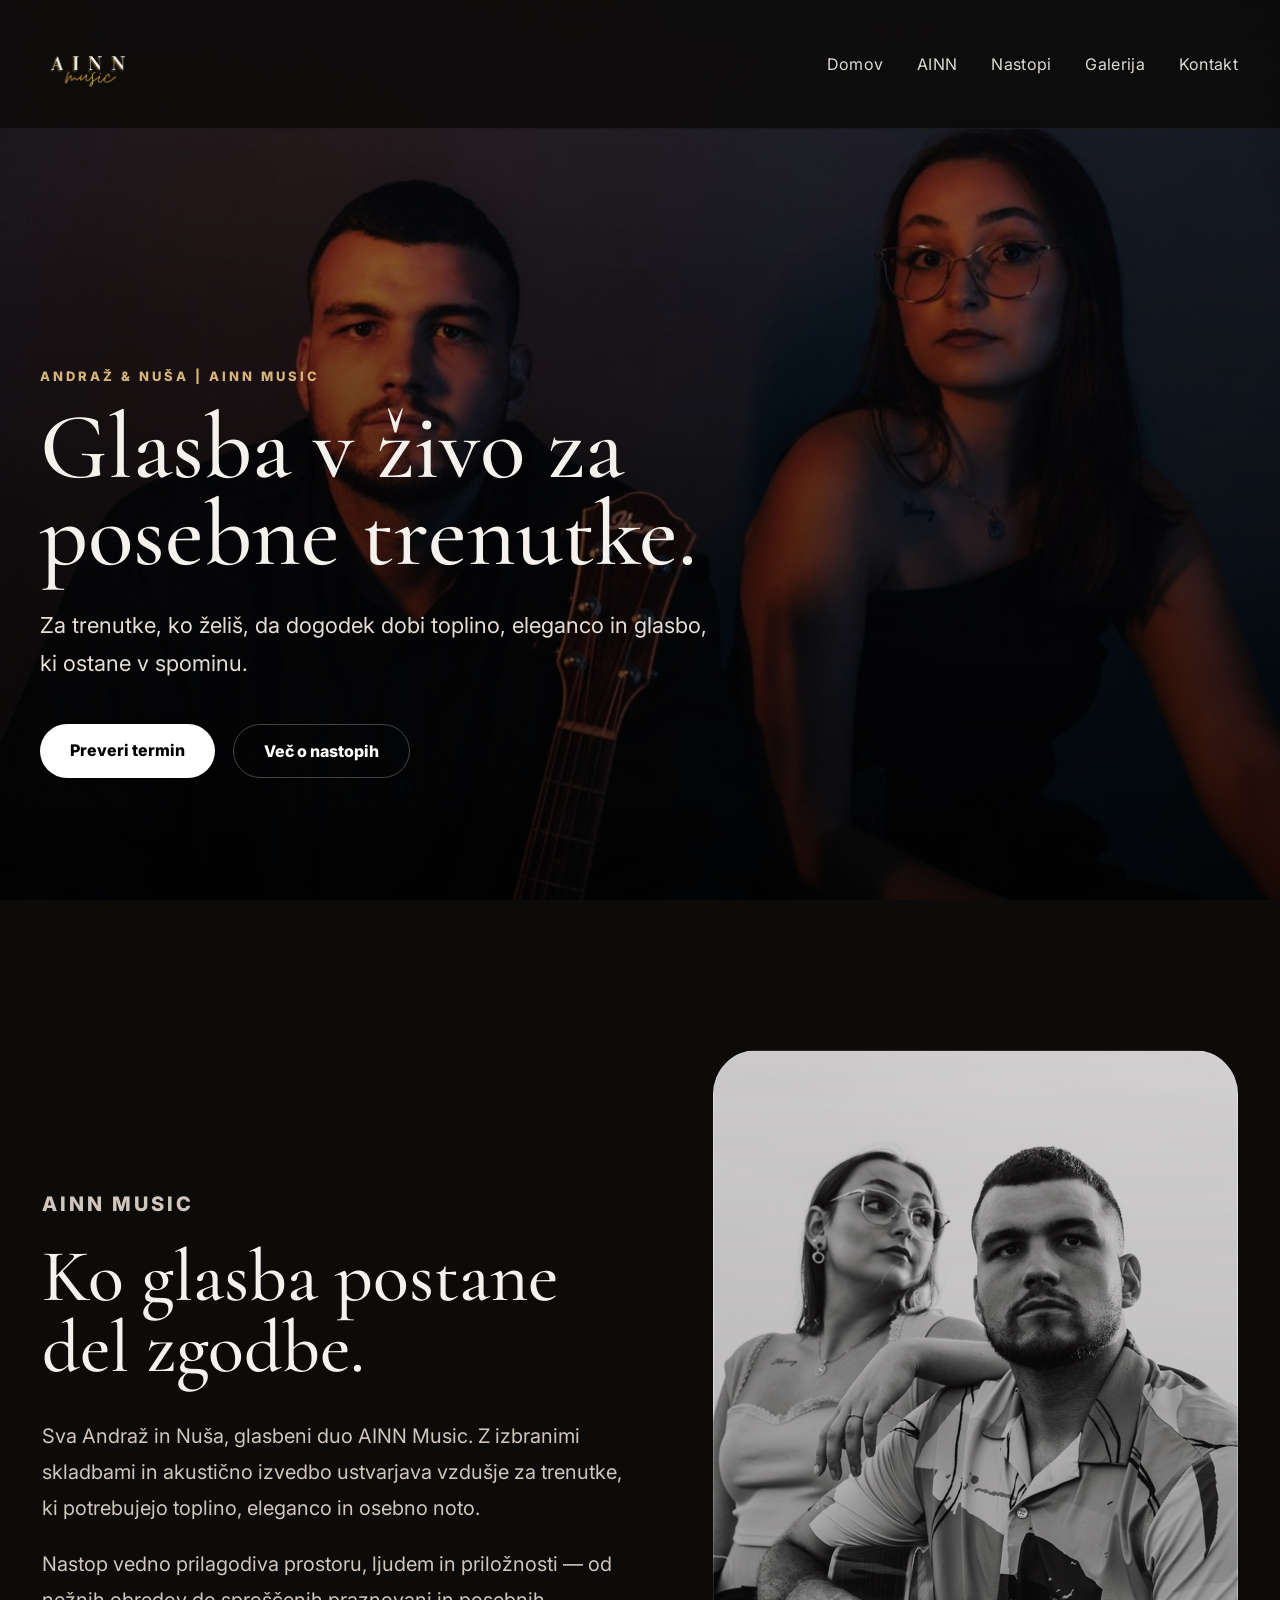
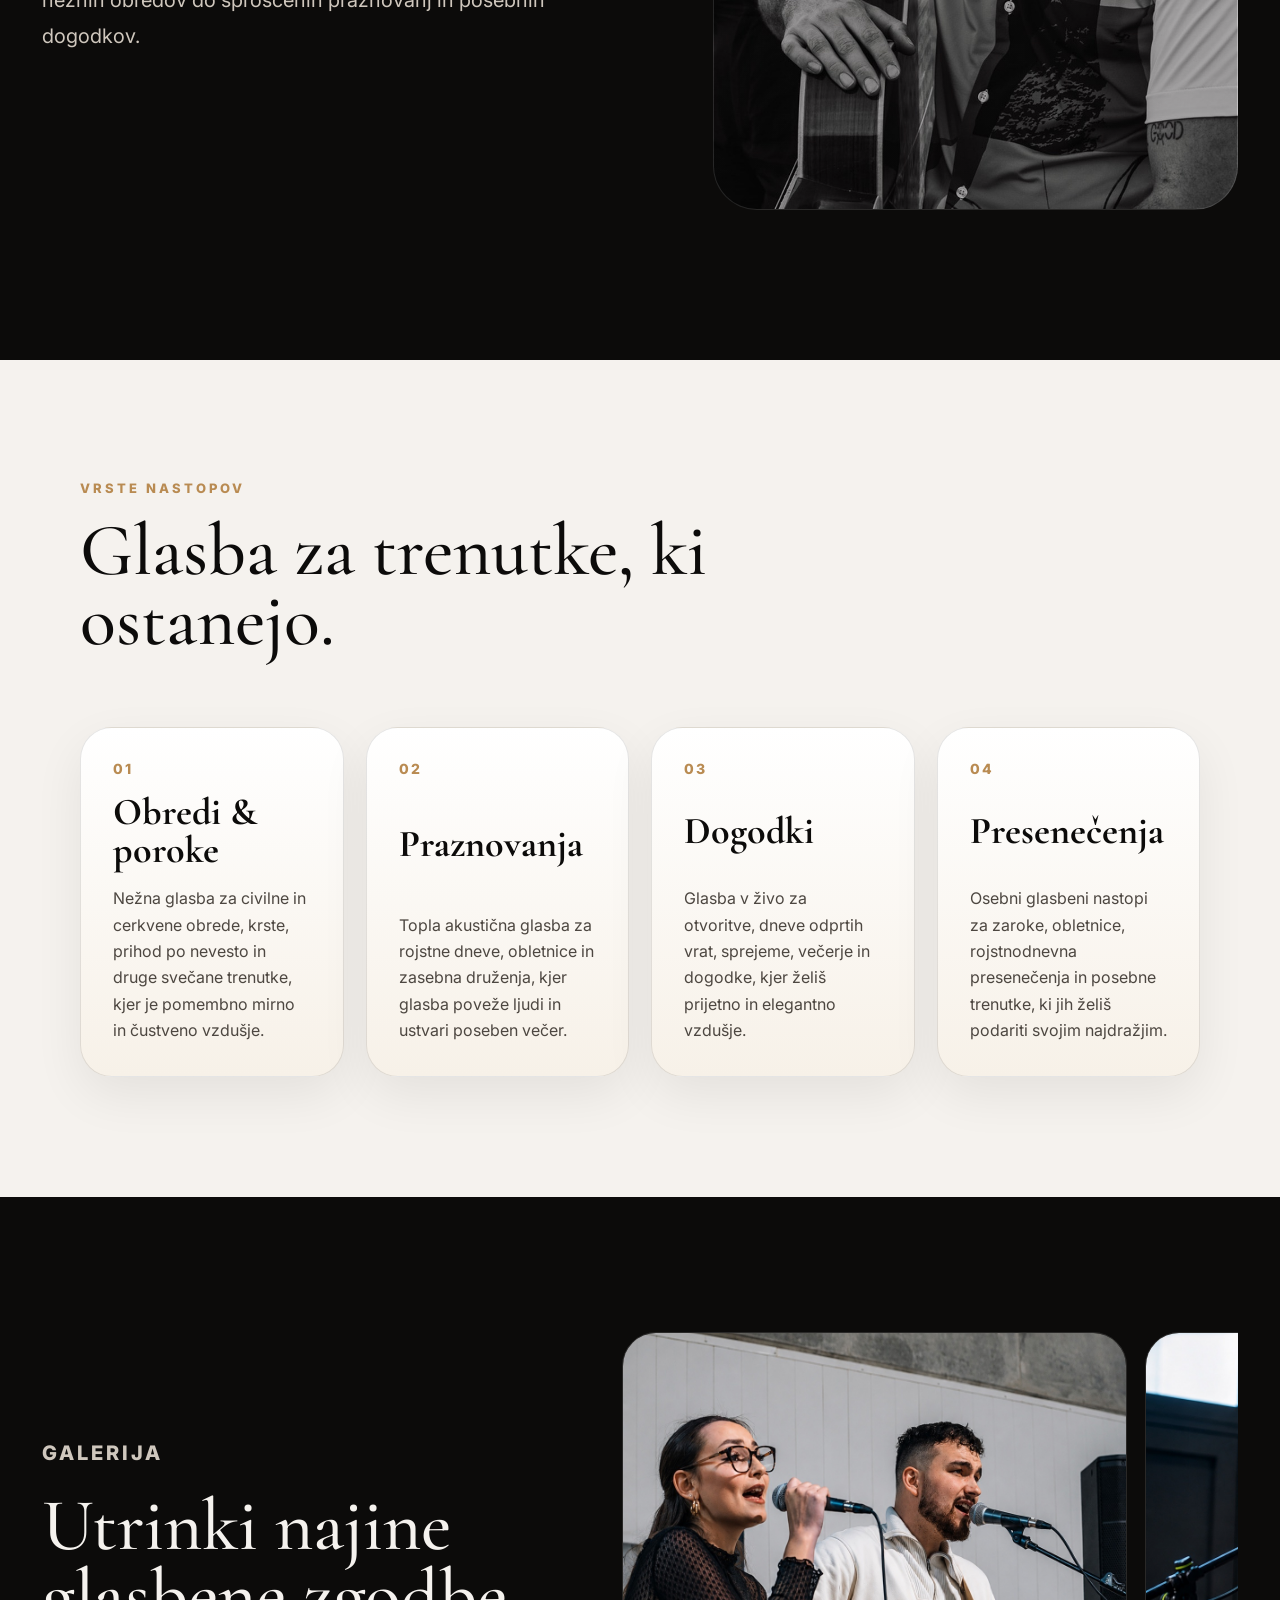
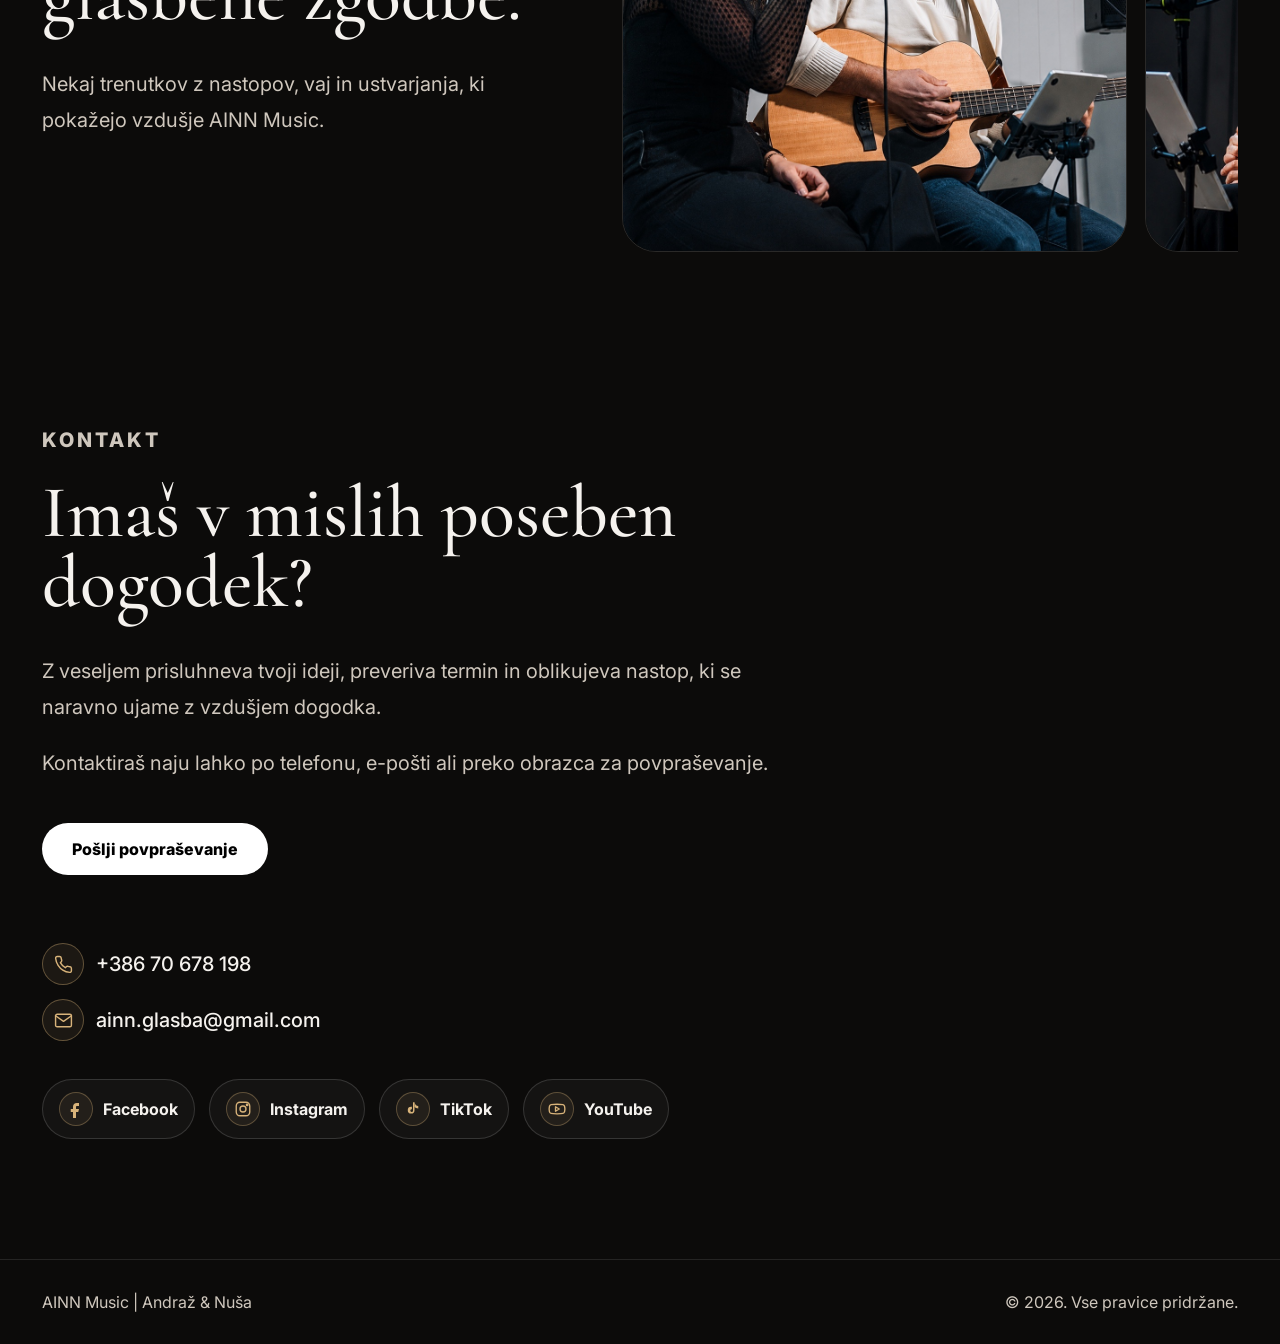
==== commit 445ba7fb: "Update index.html" ====
--- a/index.html
+++ b/index.html
@@ -45,7 +45,7 @@
     </div>
 
     <div class="hero-content">
-      <p class="hero-small">Andraž & Nuša | </p>
+      <p class="hero-small">Andraž & Nuša | AINN Music </p>
 
       <h1>Glasba v živo za posebne trenutke.</h1>
 
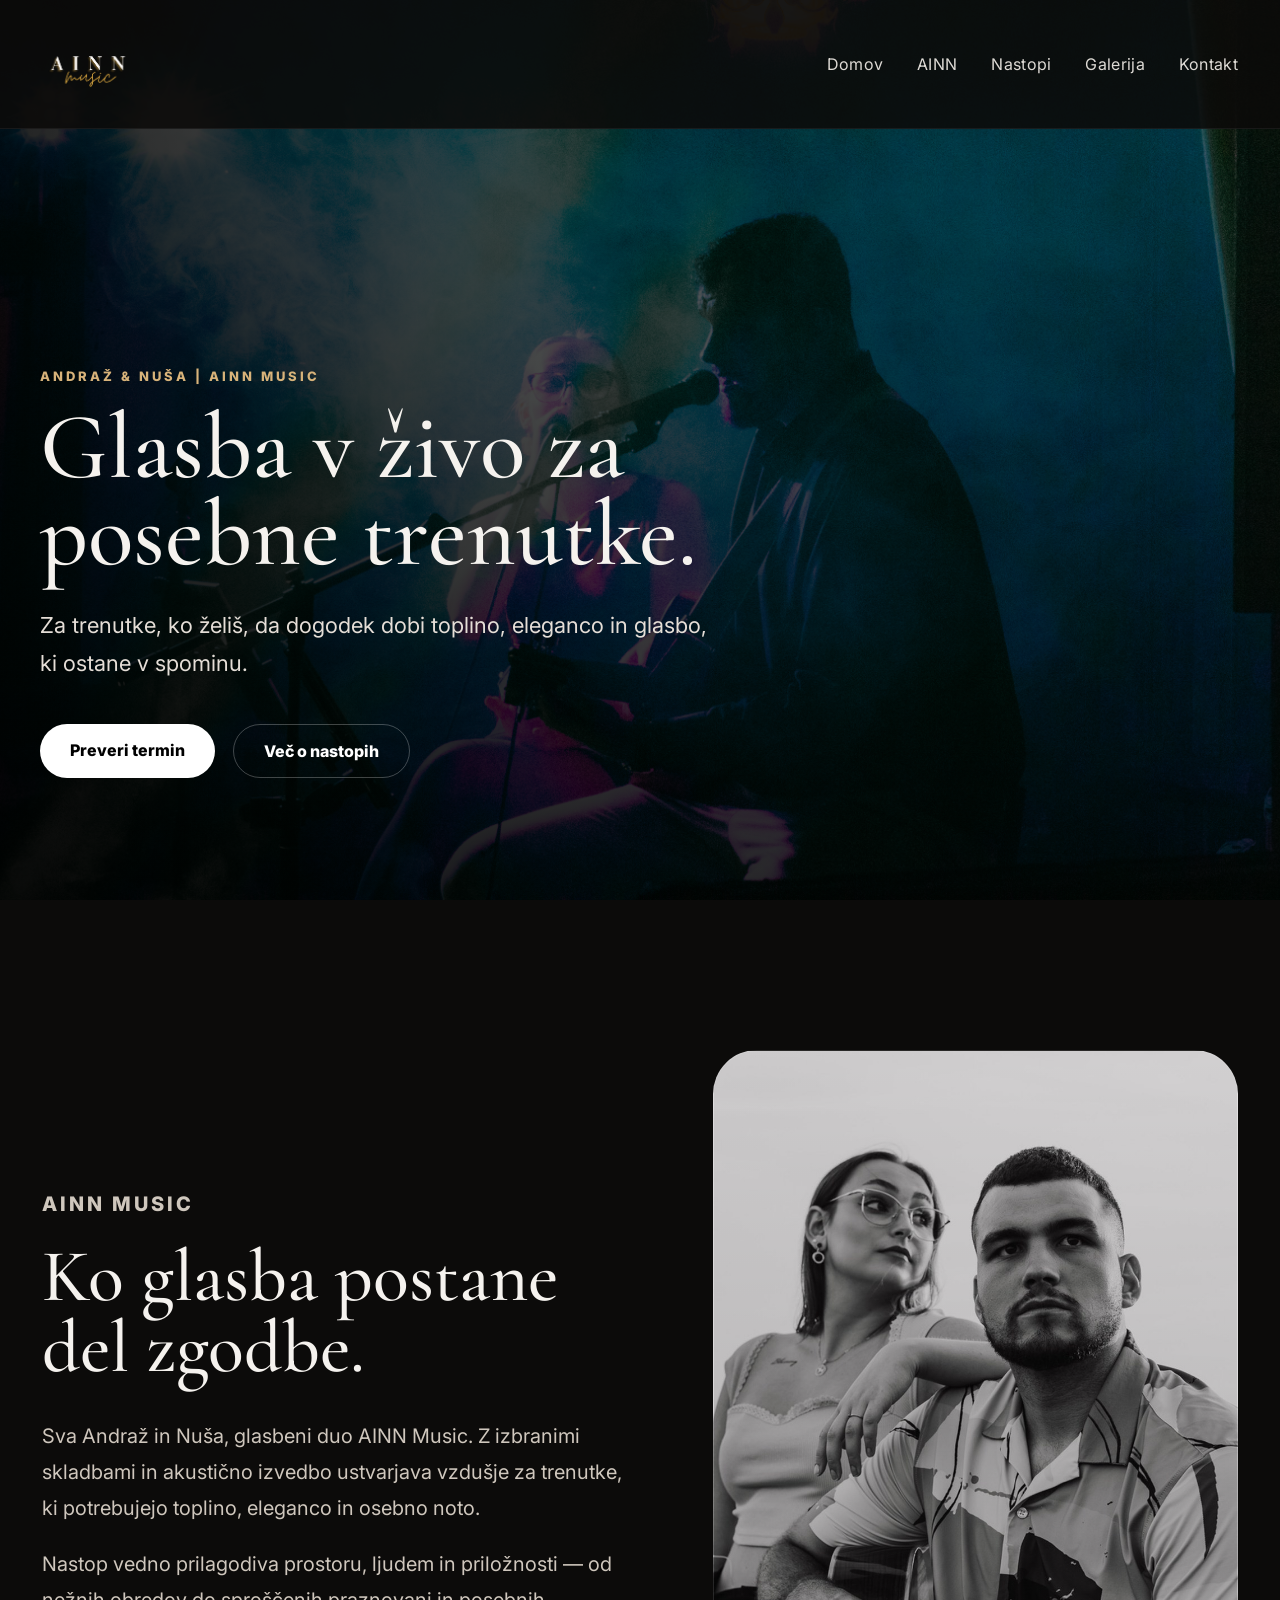
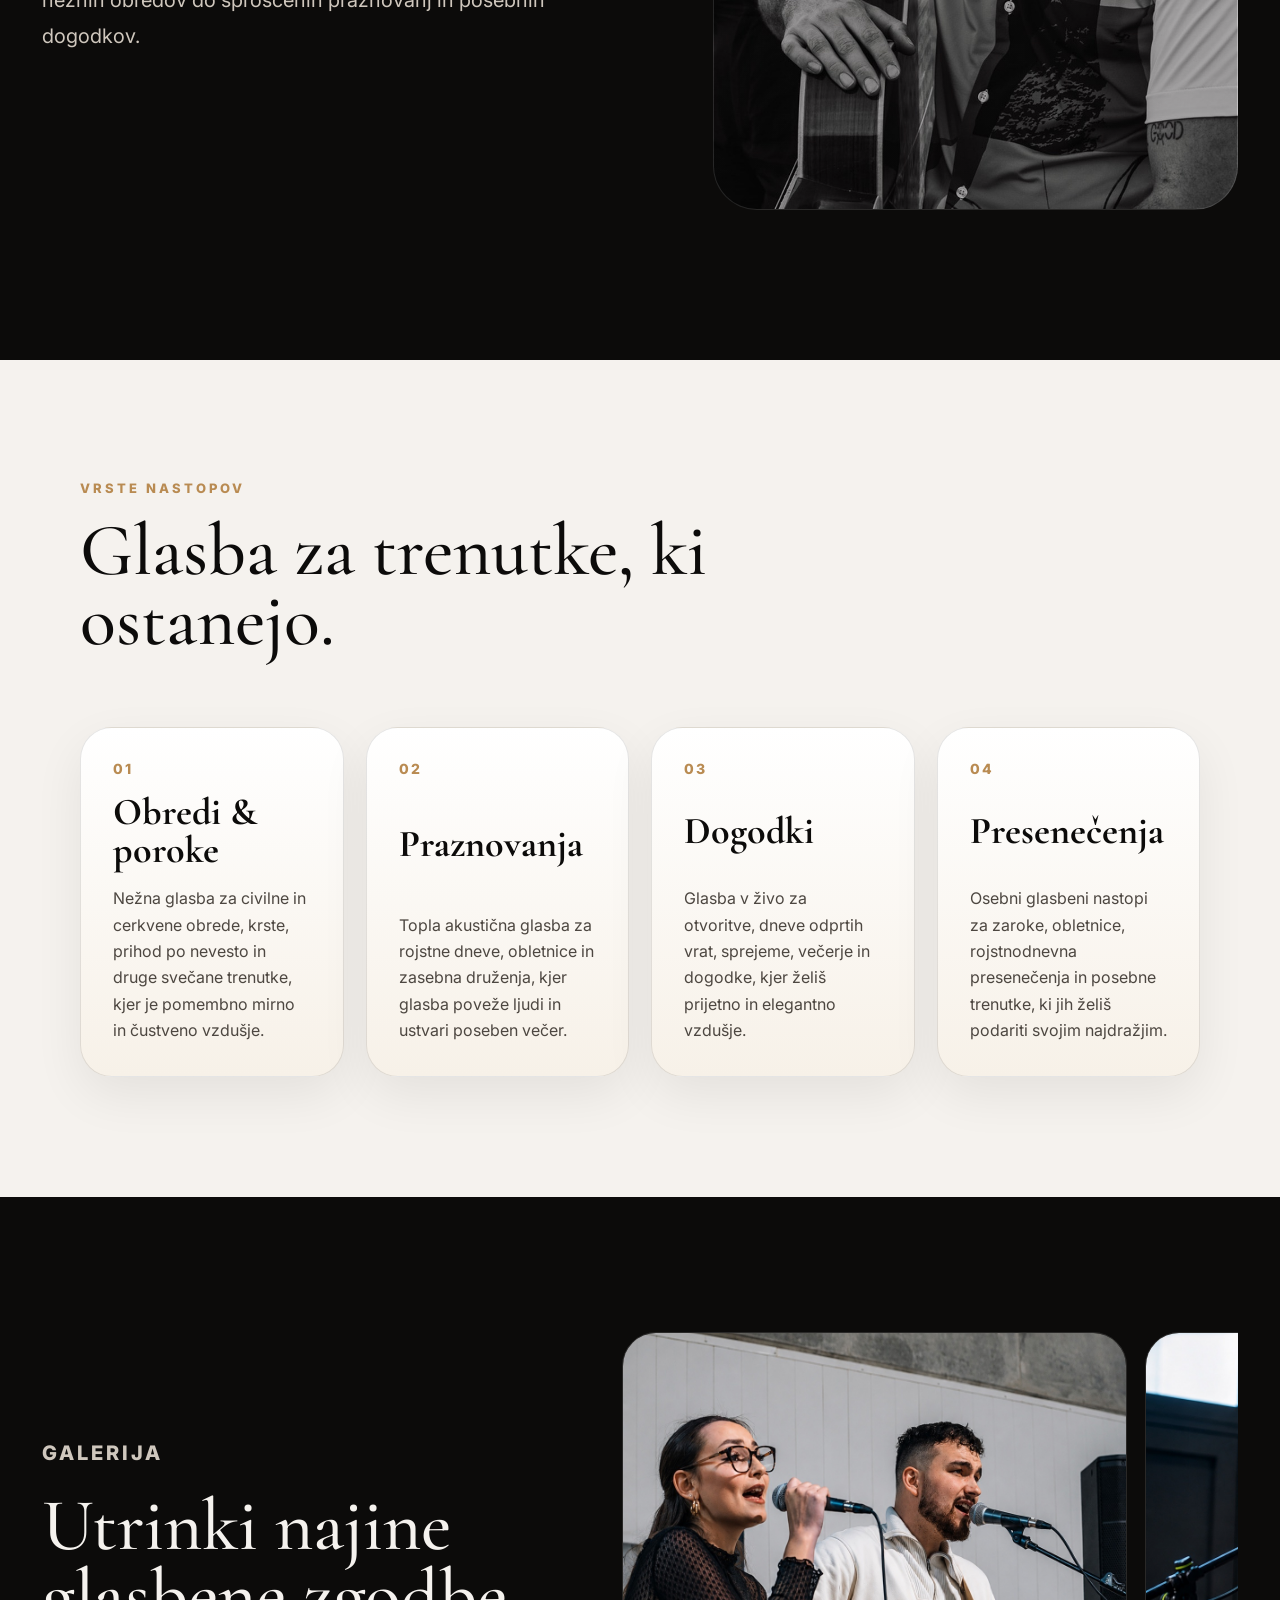
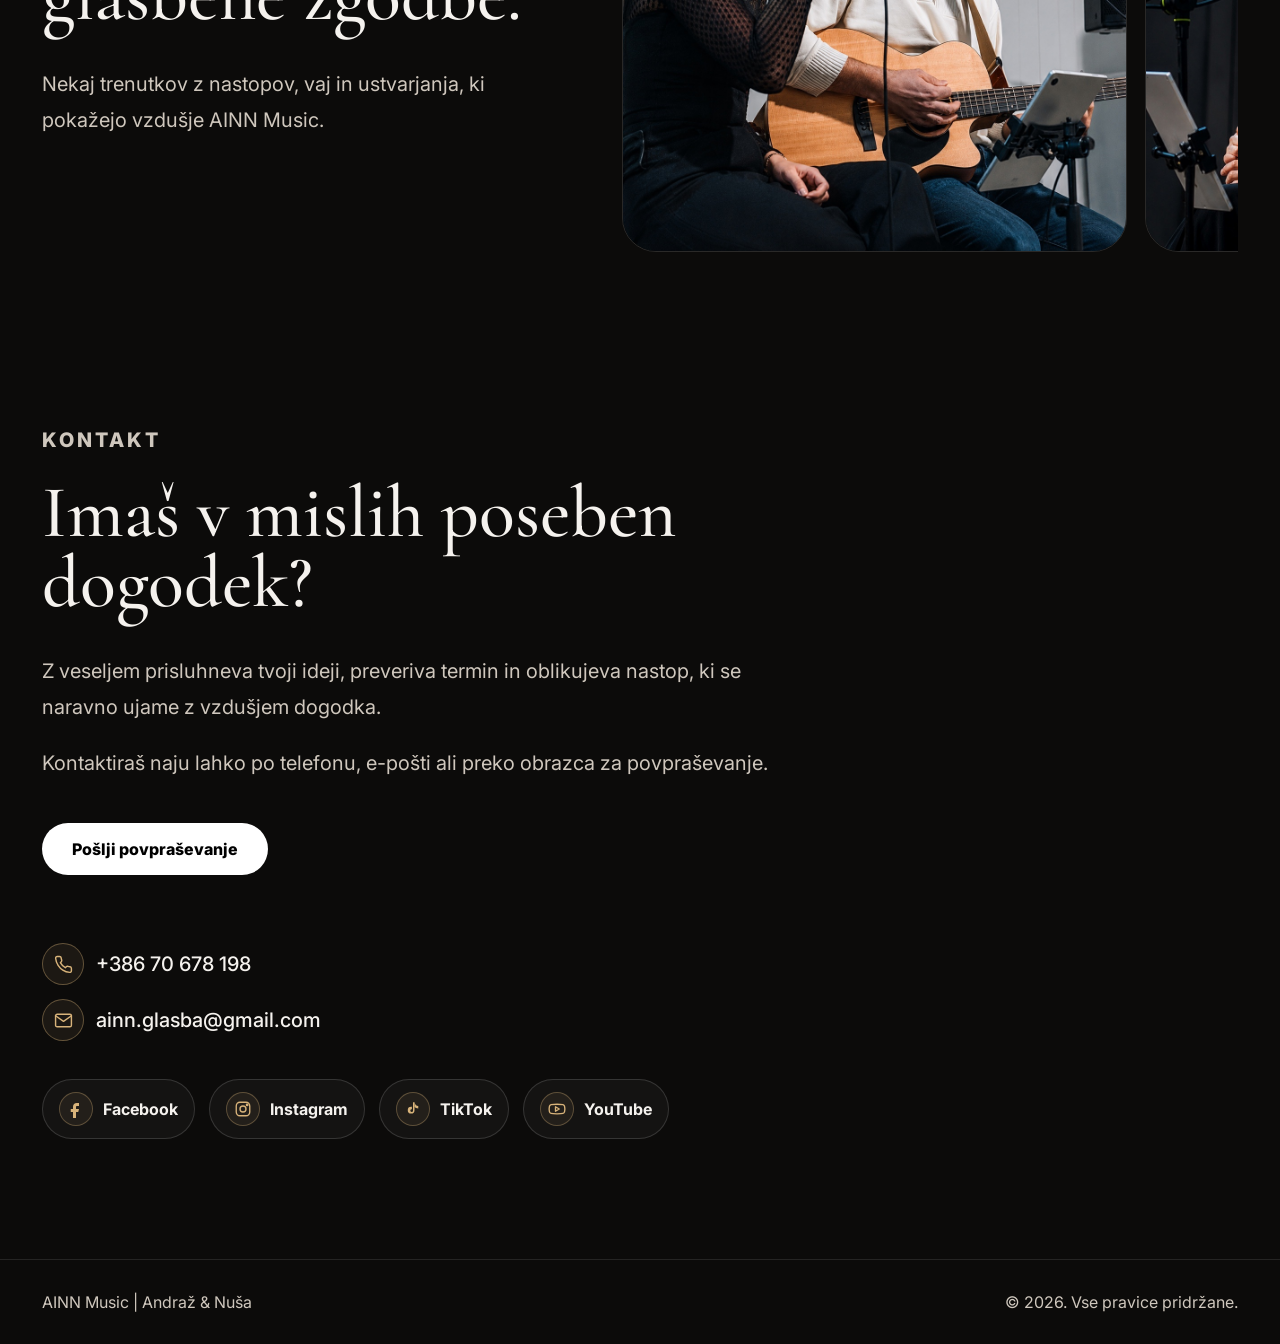
==== commit 619c2c1d: "Update index.html" ====
--- a/index.html
+++ b/index.html
@@ -3,7 +3,7 @@
 <head>
   <meta charset="UTF-8">
   <meta name="viewport" content="width=device-width, initial-scale=1.0">
-  <title>AINN Music | Andraž & Nuša</title>
+  <title>AINN Music | Andraž & Nušaa</title>
 
   <link rel="stylesheet" href="style.css">
 
--- a/style.css
+++ b/style.css
@@ -29,10 +29,12 @@
   min-height:100vh;
   padding:40px;
   background:
-    linear-gradient(rgba(0,0,0,.28), rgba(0,0,0,.78)),
-    url("images/ainn-hero.JPG");
+    linear-gradient(90deg, rgba(0,0,0,.82) 0%, rgba(0,0,0,.56) 42%, rgba(0,0,0,.28) 100%),
+    linear-gradient(rgba(0,0,0,.12), rgba(0,0,0,.68)),
+    url("images/ainn-hero-desktop.jpeg");
   background-size:cover;
-  background-position:center 35%;
+  background-position:center center;
+  background-repeat:no-repeat;
   display:flex;
   flex-direction:column;
 }
@@ -490,17 +492,21 @@
     right:28px;
   }
 
+ @media(max-width:900px){
+
   .hero{
     min-height:100vh;
     padding:28px;
-    background-image:
-    linear-gradient(rgba(0,0,0,.08), rgba(0,0,0,.45)),
-      url("images/ainn-hero.JPG");
-    background-size:contain;
+    background:
+      linear-gradient(rgba(0,0,0,.28), rgba(0,0,0,.82)),
+      url("images/ainn-hero-mobile.JPG");
+    background-size:cover;
+    background-position:center center;
     background-repeat:no-repeat;
-    background-position:center 115px;
     background-color:#0c0b0a;
   }
+
+}
 
   .hero-content{
     max-width:100%;
